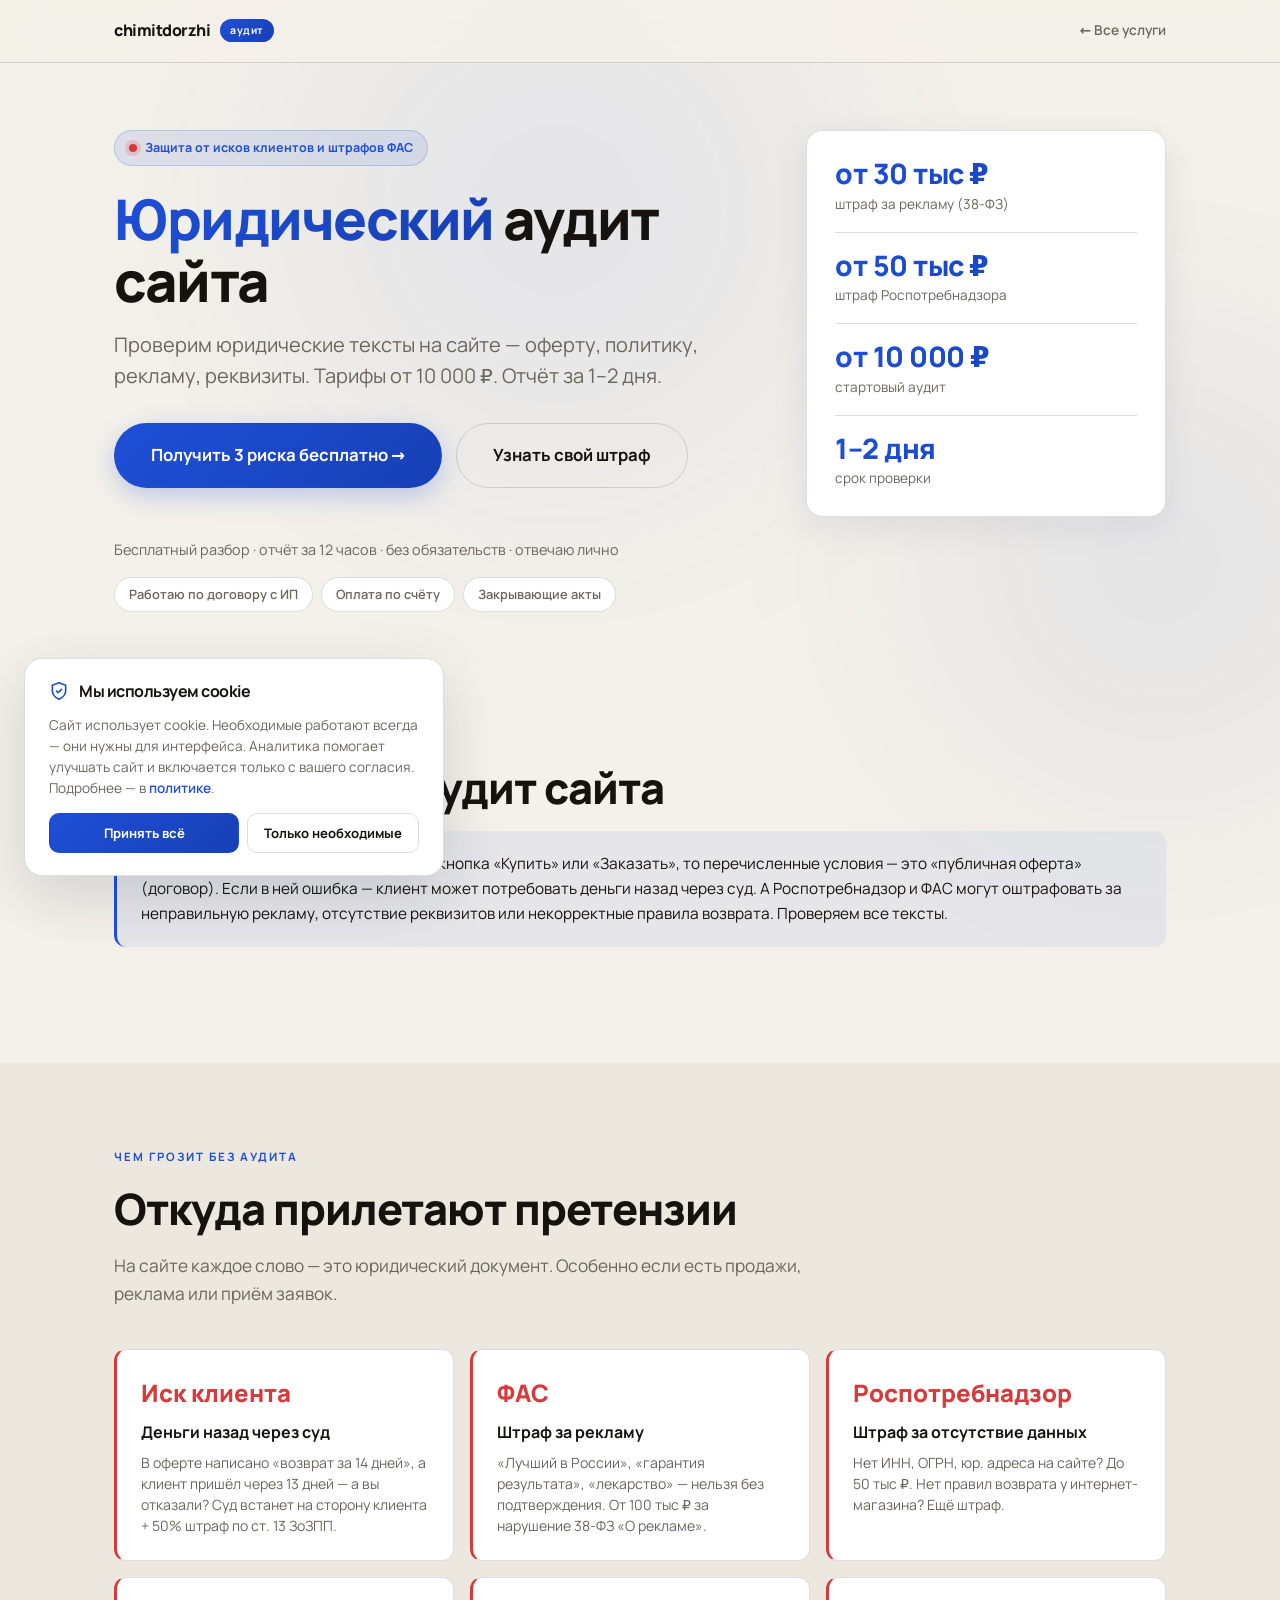
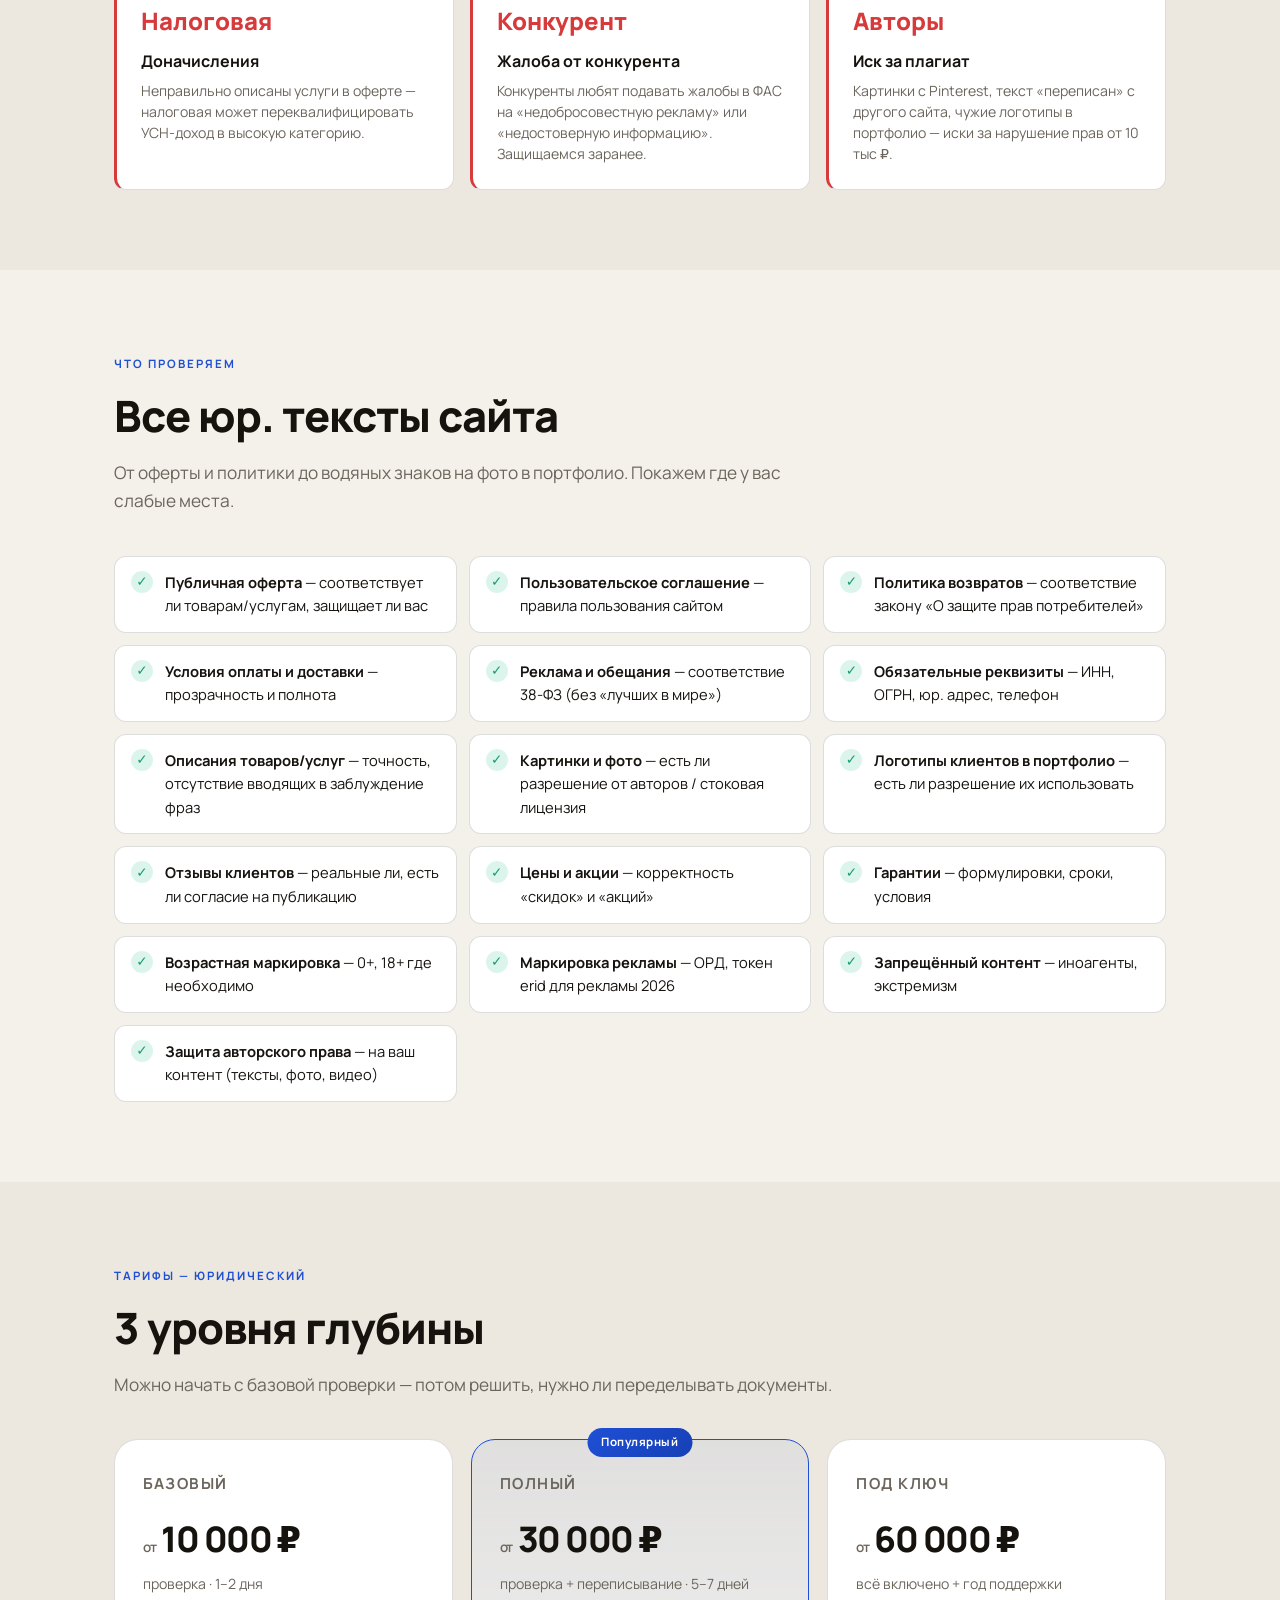
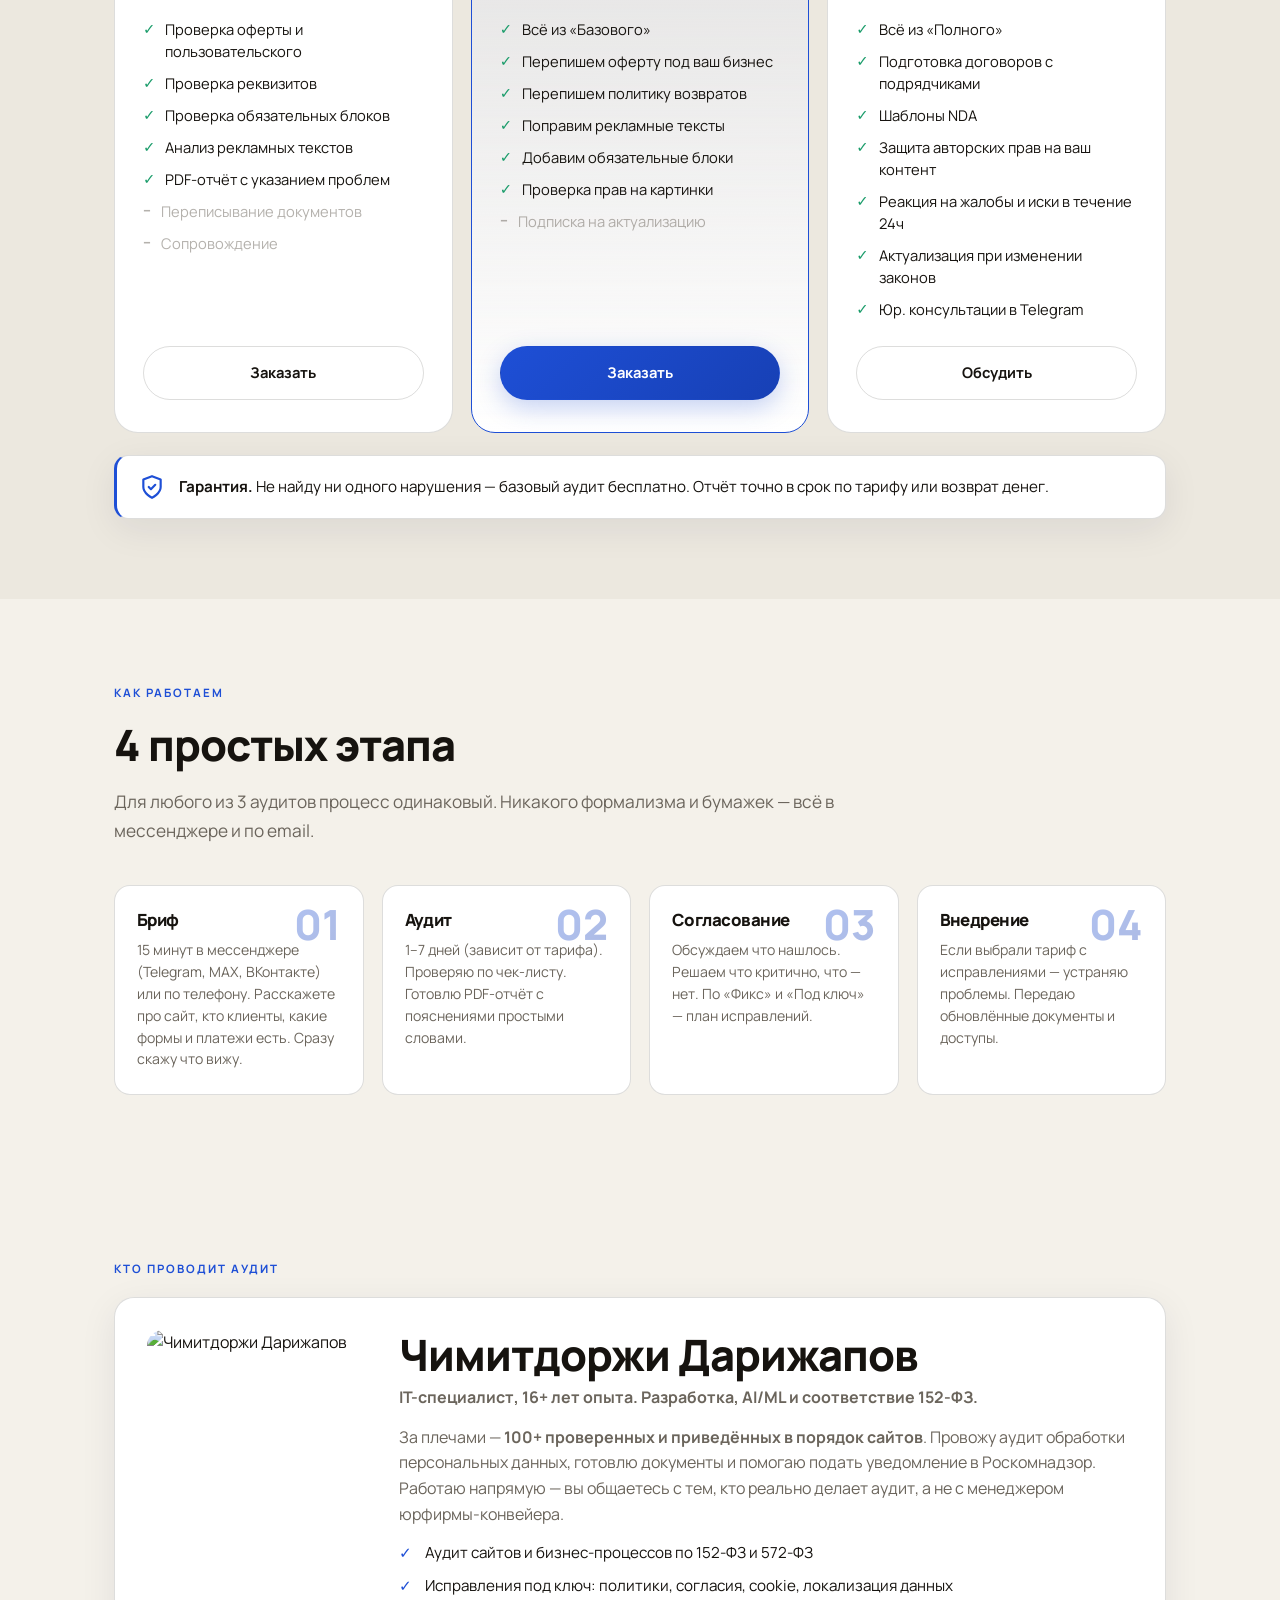
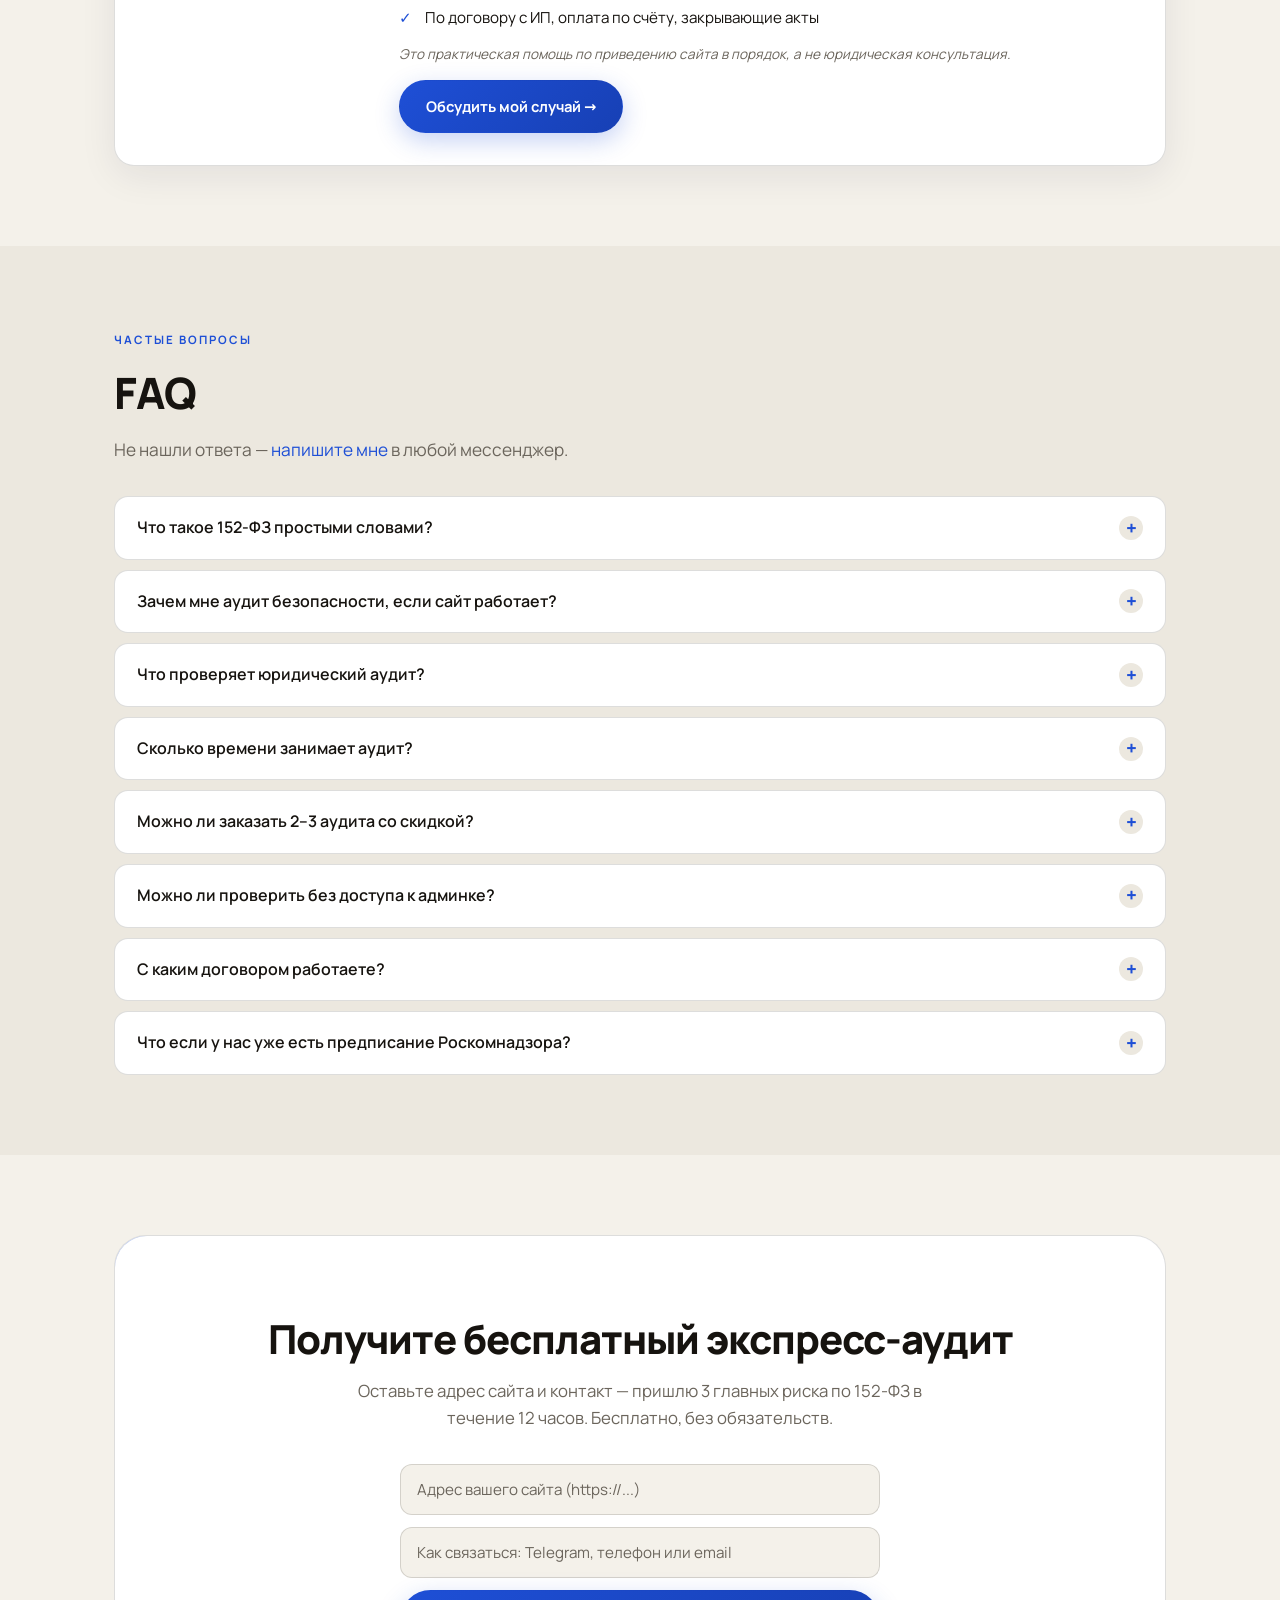
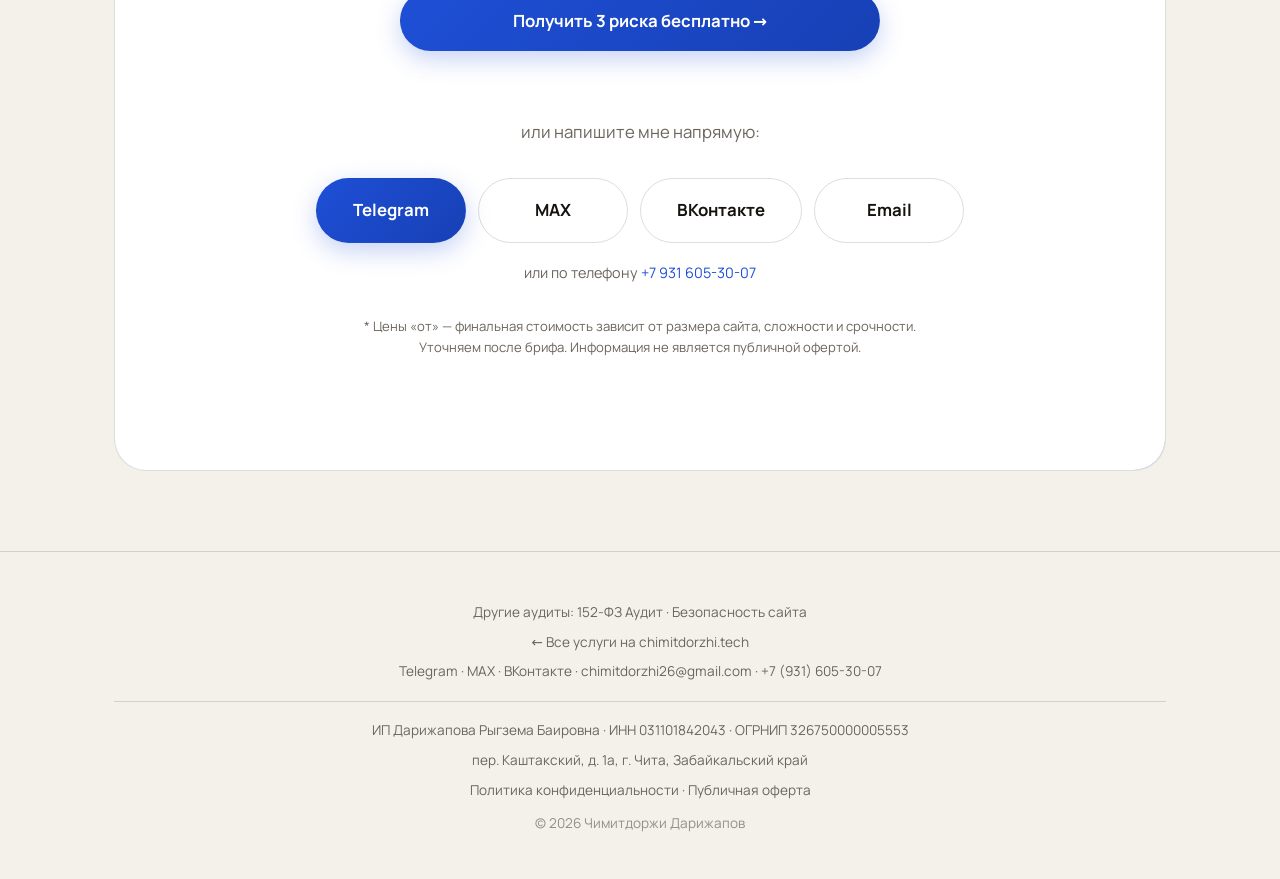
==== legal/index.html @ f74644f4 "feat(landing): соцдоказательство — 100+ сайтов в герое/эксперте + блок типовых нарушений по 6 нишам," ====
<!DOCTYPE html>
<html lang="ru">

<head>
    <meta charset="UTF-8">
    <meta name="viewport" content="width=device-width, initial-scale=1.0">

    <title>Юридический аудит сайта — оферта, политика, реклама | Чимитдоржи Дарижапов</title>
    <meta name="description" content="Проверим юридические тексты сайта: оферта, пользовательское соглашение, реквизиты, реклама. Защита от исков и штрафов Роспотребнадзора. Тарифы от 10 000 ₽.">
    <meta name="keywords" content="юридический аудит сайта, проверка оферты, правовой аудит, проверка пользовательского соглашения, проверка политики возвратов, защита от Роспотребнадзора, защита от ФАС">
    <meta name="author" content="Дарижапов Чимитдоржи">
    <meta name="robots" content="index, follow, max-image-preview:large">
    <meta name="theme-color" content="#f4f1ea">

    <link rel="canonical" href="https://audit.chimitdorzhi.tech/legal/">

    <meta property="og:type" content="website">
    <meta property="og:url" content="https://audit.chimitdorzhi.tech/legal/">
    <meta property="og:title" content="Юридический аудит сайта — оферта, политика, реквизиты">
    <meta property="og:description" content="Проверим юридические тексты сайта: оферта, пользовательское соглашение, реквизиты, реклама. Защита от исков и штрафов Роспотребнадзора. Тарифы от 10 000 ₽.">
    <meta property="og:locale" content="ru_RU">
    <meta property="og:site_name" content="audit.chimitdorzhi.tech">

    <meta name="twitter:card" content="summary_large_image">
    <meta name="twitter:title" content="Юридический аудит сайта — оферта, политика, реквизиты">
    <meta name="twitter:description" content="Проверим юридические тексты сайта: оферта, пользовательское соглашение, реквизиты, реклама. Защита от исков и штрафов Роспотребнадзора. Тарифы от 10 000 ₽.">

    <link rel="icon" href="/favicon.svg" type="image/svg+xml">

    <link rel="preload" href="/assets/fonts/manrope-cyrillic.woff2" as="font" type="font/woff2" crossorigin>
    <link rel="stylesheet" href="/style.css?v=8">

    <script type="application/ld+json">
    {
      "@context": "https://schema.org",
      "@type": "Service",
      "name": "Юридический аудит сайта",
      "description": "Проверим юридические тексты на сайте: публичная оферта, пользовательское соглашение, политика возвратов, реклама, обязательные реквизиты ИП/ООО. Защита от исков и штрафов Роспотребнадзора.",
      "provider": {
        "@type": "Person",
        "name": "Чимитдоржи Дарижапов",
        "url": "https://chimitdorzhi.tech",
        "telephone": "+7-931-605-30-07",
        "email": "chimitdorzhi26@gmail.com"
      },
      "areaServed": [{"@type": "Country", "name": "Россия"}],
      "offers": [
        {"@type": "Offer", "name": "Юридический аудит — Базовый", "price": "10000", "priceCurrency": "RUB", "description": "от"},
        {"@type": "Offer", "name": "Юридический аудит — Полный", "price": "30000", "priceCurrency": "RUB", "description": "от"},
        {"@type": "Offer", "name": "Юридический аудит — Под ключ", "price": "60000", "priceCurrency": "RUB", "description": "от"}
      ],
      "url": "https://audit.chimitdorzhi.tech/legal/"
    }
    </script>
    <script type="application/ld+json">
    {
      "@context": "https://schema.org",
      "@type": "FAQPage",
      "mainEntity": [
        {"@type":"Question","name":"Что такое 152-ФЗ простыми словами?","acceptedAnswer":{"@type":"Answer","text":"Это закон о персональных данных. Если ваши клиенты оставляют на сайте имя, телефон, email, адрес — это персональные данные. Закон требует чтобы вы это правильно собирали, хранили и защищали. Иначе — штрафы до 18 млн ₽, а с 2024 года введён оборотный штраф до 500 млн ₽ за повторное нарушение."}},
        {"@type":"Question","name":"Зачем мне аудит безопасности, если сайт работает?","acceptedAnswer":{"@type":"Answer","text":"Сайт может работать, но при этом иметь дырки в безопасности, через которые хакер скачает базу клиентов или подменит реквизиты на странице оплаты. Аудит — это профилактика."}},
        {"@type":"Question","name":"Что проверяет юридический аудит?","acceptedAnswer":{"@type":"Answer","text":"Все юридические тексты: оферту (если на сайте есть кнопка 'Купить'), пользовательское соглашение, политику возвратов, рекламные тексты (38-ФЗ), обязательные реквизиты."}},
        {"@type":"Question","name":"Сколько времени занимает аудит?","acceptedAnswer":{"@type":"Answer","text":"От 1 до 7 рабочих дней в зависимости от тарифа и сложности сайта."}},
        {"@type":"Question","name":"Можно ли заказать 2–3 аудита со скидкой?","acceptedAnswer":{"@type":"Answer","text":"Да. При заказе любых 2 аудитов — скидка 10%, при заказе всех 3 — скидка 20%."}},
        {"@type":"Question","name":"С каким договором работаете?","acceptedAnswer":{"@type":"Answer","text":"ИП Дарижапова Рыгзема Баировна (ИНН 031101842043, ОГРНИП 326750000005553). Заключаем договор оказания услуг с актами."}}
      ]
    }
    </script>
</head>

<body>
    <div class="glow glow-1"></div>
    <div class="glow glow-2"></div>

    <!-- NAVBAR -->
    <nav class="navbar">
        <div class="container nav-inner">
            <a href="/" class="logo">
                <span>chimitdorzhi</span>
                <span class="logo-badge">аудит</span>
            </a>
            <a href="https://chimitdorzhi.tech" class="nav-back">← Все услуги</a>
        </div>
    </nav>

    <!-- HERO + AUDIT SWITCHER -->
    <section class="tabs-section">
        <div class="container hero-grid">
            <div class="hero-grid-main">
                <div class="hero-eyebrow">Защита от исков клиентов и штрафов ФАС</div>
                <h1 style="font-size:clamp(1.8rem,5vw,3.5rem);margin-bottom:18px;letter-spacing:-1.5px;line-height:1.1;">
                    <span class="text-gradient">Юридический</span> аудит сайта
                </h1>
                <p style="font-size:clamp(1rem,1.6vw,1.25rem);color:var(--text-secondary);max-width:740px;line-height:1.55;margin-bottom:32px;">
                    Проверим юридические тексты на сайте — оферту, политику, рекламу, реквизиты. Тарифы от 10 000 ₽. Отчёт за 1–2 дня.
                </p>

                <div class="hero-actions">
                    <a href="#contact" class="btn btn-accent btn-big">Получить 3 риска бесплатно →</a>
                    <a href="#calc" class="btn btn-ghost btn-big">Узнать свой штраф</a>
                </div>
                <p class="hero-microtrust">Бесплатный разбор · отчёт за 12 часов · без обязательств · отвечаю лично</p>
                <div class="trust-badges">
                    <span class="trust-badge">Работаю по договору с ИП</span>
                    <span class="trust-badge">Оплата по счёту</span>
                    <span class="trust-badge">Закрывающие акты</span>
                </div>
            </div>
            <aside class="hero-stats-card" aria-label="Ключевые цифры">
            <div class="hero-stats-card-item">
                <div class="hero-stats-card-num">от 30 тыс ₽</div>
                <div class="hero-stats-card-label">штраф за рекламу (38-ФЗ)</div>
            </div>
            <div class="hero-stats-card-item">
                <div class="hero-stats-card-num">от 50 тыс ₽</div>
                <div class="hero-stats-card-label">штраф Роспотребнадзора</div>
            </div>
            <div class="hero-stats-card-item">
                <div class="hero-stats-card-num">от 10 000 ₽</div>
                <div class="hero-stats-card-label">стартовый аудит</div>
            </div>
            <div class="hero-stats-card-item">
                <div class="hero-stats-card-num">1–2 дня</div>
                <div class="hero-stats-card-label">срок проверки</div>
            </div>
            </aside>
        </div>
    </section>

    <!-- MAIN CONTENT -->
    <section class="section">
        <div class="container">
            <span class="section-label">Юридический аудит</span>
            <h2>Юридический аудит сайта</h2>
            <div class="simple">
                <strong>Простыми словами:</strong> если на сайте есть кнопка «Купить» или «Заказать», то перечисленные условия — это «публичная оферта» (договор). Если в ней ошибка — клиент может потребовать деньги назад через суд. А Роспотребнадзор и ФАС могут оштрафовать за неправильную рекламу, отсутствие реквизитов или некорректные правила возврата. Проверяем все тексты.
            </div>
        </div>
    </section>

    <section class="section section-alt">
        <div class="container">
            <span class="section-label">Чем грозит без аудита</span>
            <h2>Откуда прилетают претензии</h2>
            <p class="section-sub">На сайте каждое слово — это юридический документ. Особенно если есть продажи, реклама или приём заявок.</p>
            <div class="pains">
        <div class="pain">
            <div class="pain-amount">Иск клиента</div>
            <div class="pain-title">Деньги назад через суд</div>
            <div class="pain-body">В оферте написано «возврат за 14 дней», а клиент пришёл через 13 дней — а вы отказали? Суд встанет на сторону клиента + 50% штраф по ст. 13 ЗоЗПП.</div>
        </div>
        <div class="pain">
            <div class="pain-amount">ФАС</div>
            <div class="pain-title">Штраф за рекламу</div>
            <div class="pain-body">«Лучший в России», «гарантия результата», «лекарство» — нельзя без подтверждения. От 100 тыс ₽ за нарушение 38-ФЗ «О рекламе».</div>
        </div>
        <div class="pain">
            <div class="pain-amount">Роспотребнадзор</div>
            <div class="pain-title">Штраф за отсутствие данных</div>
            <div class="pain-body">Нет ИНН, ОГРН, юр. адреса на сайте? До 50 тыс ₽. Нет правил возврата у интернет-магазина? Ещё штраф.</div>
        </div>
        <div class="pain">
            <div class="pain-amount">Налоговая</div>
            <div class="pain-title">Доначисления</div>
            <div class="pain-body">Неправильно описаны услуги в оферте — налоговая может переквалифицировать УСН-доход в высокую категорию.</div>
        </div>
        <div class="pain">
            <div class="pain-amount">Конкурент</div>
            <div class="pain-title">Жалоба от конкурента</div>
            <div class="pain-body">Конкуренты любят подавать жалобы в ФАС на «недобросовестную рекламу» или «недостоверную информацию». Защищаемся заранее.</div>
        </div>
        <div class="pain">
            <div class="pain-amount">Авторы</div>
            <div class="pain-title">Иск за плагиат</div>
            <div class="pain-body">Картинки с Pinterest, текст «переписан» с другого сайта, чужие логотипы в портфолио — иски за нарушение прав от 10 тыс ₽.</div>
        </div>
            </div>
        </div>
    </section>


    <section class="section">
        <div class="container">
            <span class="section-label">Что проверяем</span>
            <h2>Все юр. тексты сайта</h2>
            <p class="section-sub">От оферты и политики до водяных знаков на фото в портфолио. Покажем где у вас слабые места.</p>
            <div class="checklist">
                <div class="check-item"><span class="check-mark">✓</span><span><strong>Публичная оферта</strong> — соответствует ли товарам/услугам, защищает ли вас</span></div>
                <div class="check-item"><span class="check-mark">✓</span><span><strong>Пользовательское соглашение</strong> — правила пользования сайтом</span></div>
                <div class="check-item"><span class="check-mark">✓</span><span><strong>Политика возвратов</strong> — соответствие закону «О защите прав потребителей»</span></div>
                <div class="check-item"><span class="check-mark">✓</span><span><strong>Условия оплаты и доставки</strong> — прозрачность и полнота</span></div>
                <div class="check-item"><span class="check-mark">✓</span><span><strong>Реклама и обещания</strong> — соответствие 38-ФЗ (без «лучших в мире»)</span></div>
                <div class="check-item"><span class="check-mark">✓</span><span><strong>Обязательные реквизиты</strong> — ИНН, ОГРН, юр. адрес, телефон</span></div>
                <div class="check-item"><span class="check-mark">✓</span><span><strong>Описания товаров/услуг</strong> — точность, отсутствие вводящих в заблуждение фраз</span></div>
                <div class="check-item"><span class="check-mark">✓</span><span><strong>Картинки и фото</strong> — есть ли разрешение от авторов / стоковая лицензия</span></div>
                <div class="check-item"><span class="check-mark">✓</span><span><strong>Логотипы клиентов в портфолио</strong> — есть ли разрешение их использовать</span></div>
                <div class="check-item"><span class="check-mark">✓</span><span><strong>Отзывы клиентов</strong> — реальные ли, есть ли согласие на публикацию</span></div>
                <div class="check-item"><span class="check-mark">✓</span><span><strong>Цены и акции</strong> — корректность «скидок» и «акций»</span></div>
                <div class="check-item"><span class="check-mark">✓</span><span><strong>Гарантии</strong> — формулировки, сроки, условия</span></div>
                <div class="check-item"><span class="check-mark">✓</span><span><strong>Возрастная маркировка</strong> — 0+, 18+ где необходимо</span></div>
                <div class="check-item"><span class="check-mark">✓</span><span><strong>Маркировка рекламы</strong> — ОРД, токен erid для рекламы 2026</span></div>
                <div class="check-item"><span class="check-mark">✓</span><span><strong>Запрещённый контент</strong> — иноагенты, экстремизм</span></div>
                <div class="check-item"><span class="check-mark">✓</span><span><strong>Защита авторского права</strong> — на ваш контент (тексты, фото, видео)</span></div>
            </div>
            
        </div>
    </section>



    <section id="pricing" class="section section-alt">
        <div class="container">
            <span class="section-label">Тарифы — Юридический</span>
            <h2>3 уровня глубины</h2>
            <p class="section-sub">Можно начать с базовой проверки — потом решить, нужно ли переделывать документы.</p>
            <div class="pricing">
    <div class="tier">
        <div class="tier-name">Базовый</div>
        <div class="tier-price"><small>от</small>10 000 ₽</div>
        <div class="tier-period">проверка · 1–2 дня</div>
        <ul class="tier-features">
                <li>Проверка оферты и пользовательского</li>
                <li>Проверка реквизитов</li>
                <li>Проверка обязательных блоков</li>
                <li>Анализ рекламных текстов</li>
                <li>PDF-отчёт с указанием проблем</li>
                <li class="muted">Переписывание документов</li>
                <li class="muted">Сопровождение</li>
        </ul>
        <div class="tier-cta"><a href="#contact" class="btn btn-ghost">Заказать</a></div>
    </div>
    <div class="tier tier-featured">
        <div class="tier-name">Полный</div>
        <div class="tier-price"><small>от</small>30 000 ₽</div>
        <div class="tier-period">проверка + переписывание · 5–7 дней</div>
        <ul class="tier-features">
                <li>Всё из «Базового»</li>
                <li>Перепишем оферту под ваш бизнес</li>
                <li>Перепишем политику возвратов</li>
                <li>Поправим рекламные тексты</li>
                <li>Добавим обязательные блоки</li>
                <li>Проверка прав на картинки</li>
                <li class="muted">Подписка на актуализацию</li>
        </ul>
        <div class="tier-cta"><a href="#contact" class="btn btn-accent">Заказать</a></div>
    </div>
    <div class="tier">
        <div class="tier-name">Под ключ</div>
        <div class="tier-price"><small>от</small>60 000 ₽</div>
        <div class="tier-period">всё включено + год поддержки</div>
        <ul class="tier-features">
                <li>Всё из «Полного»</li>
                <li>Подготовка договоров с подрядчиками</li>
                <li>Шаблоны NDA</li>
                <li>Защита авторских прав на ваш контент</li>
                <li>Реакция на жалобы и иски в течение 24ч</li>
                <li>Актуализация при изменении законов</li>
                <li>Юр. консультации в Telegram</li>
        </ul>
        <div class="tier-cta"><a href="#contact" class="btn btn-ghost">Обсудить</a></div>
    </div>
            </div>
            <div class="guarantee">
                <span class="guarantee-ico" aria-hidden="true">
                    <svg viewBox="0 0 24 24" fill="none" stroke="currentColor" stroke-width="2" stroke-linecap="round" stroke-linejoin="round"><path d="M12 22s8-4 8-10V5l-8-3-8 3v7c0 6 8 10 8 10z"/><path d="M9 12l2 2 4-4"/></svg>
                </span>
                <div><strong>Гарантия.</strong> Не найду ни одного нарушения — базовый аудит бесплатно. Отчёт точно в срок по тарифу или возврат денег.</div>
            </div>
        </div>
    </section>

    <section class="section">
        <div class="container">
            <span class="section-label">Как работаем</span>
            <h2>4 простых этапа</h2>
            <p class="section-sub">Для любого из 3 аудитов процесс одинаковый. Никакого формализма и бумажек — всё в мессенджере и по email.</p>
        <div class="steps">
            <div class="step">
                <h3>Бриф</h3>
                <p>15 минут в мессенджере (Telegram, MAX, ВКонтакте) или по телефону. Расскажете про сайт, кто клиенты, какие формы и платежи есть. Сразу скажу что вижу.</p>
            </div>
            <div class="step">
                <h3>Аудит</h3>
                <p>1–7 дней (зависит от тарифа). Проверяю по чек-листу. Готовлю PDF-отчёт с пояснениями простыми словами.</p>
            </div>
            <div class="step">
                <h3>Согласование</h3>
                <p>Обсуждаем что нашлось. Решаем что критично, что — нет. По «Фикс» и «Под ключ» — план исправлений.</p>
            </div>
            <div class="step">
                <h3>Внедрение</h3>
                <p>Если выбрали тариф с исправлениями — устраняю проблемы. Передаю обновлённые документы и доступы.</p>
            </div>
        </div>
        </div>
    </section>

    <section class="section">
        <div class="container">
            <span class="section-label">Кто проводит аудит</span>
            <div class="expert">
                <img class="expert-photo" src="https://chimitdorzhi.tech/hero-photo-600.webp" alt="Чимитдоржи Дарижапов" loading="lazy" width="220" height="280">
                <div class="expert-body">
                    <h2>Чимитдоржи Дарижапов</h2>
                    <p class="expert-role">IT-специалист, 16+ лет опыта. Разработка, AI/ML и соответствие 152-ФЗ.</p>
                    <p>За плечами — <strong>100+ проверенных и приведённых в порядок сайтов</strong>. Провожу аудит обработки персональных данных, готовлю документы и помогаю подать уведомление в Роскомнадзор. Работаю напрямую — вы общаетесь с тем, кто реально делает аудит, а не с менеджером юрфирмы-конвейера.</p>
                    <ul class="expert-points">
                        <li>Аудит сайтов и бизнес-процессов по 152-ФЗ и 572-ФЗ</li>
                        <li>Исправления под ключ: политики, согласия, cookie, локализация данных</li>
                        <li>По договору с ИП, оплата по счёту, закрывающие акты</li>
                    </ul>
                    <p class="expert-note">Это практическая помощь по приведению сайта в порядок, а не юридическая консультация.</p>
                    <a href="#contact" class="btn btn-accent">Обсудить мой случай →</a>
                </div>
            </div>
        </div>
    </section>

    <section class="section section-alt">
        <div class="container">
            <span class="section-label">Частые вопросы</span>
            <h2>FAQ</h2>
            <p class="section-sub" style="margin-bottom: 32px;">Не нашли ответа — <a href="#contact">напишите мне</a> в любой мессенджер.</p>
        <div class="faq">
            <details>
                <summary>Что такое 152-ФЗ простыми словами?</summary>
                <div class="faq-body">Это закон о персональных данных. Если ваши клиенты оставляют на сайте имя, телефон, email, адрес — это персональные данные. Закон требует, чтобы вы это правильно собирали, хранили и защищали. Иначе — штрафы до 18 млн ₽, а с 2024 года введён оборотный штраф до 500 млн ₽ за повторное нарушение.</div>
            </details>
            <details>
                <summary>Зачем мне аудит безопасности, если сайт работает?</summary>
                <div class="faq-body">Сайт может работать, но при этом иметь дырки в безопасности, через которые хакер скачает базу клиентов или подменит реквизиты на странице оплаты. Аудит — это профилактика: ищем проблемы до того, как ими воспользуются. Один взлом обычно стоит дороже годового аудита.</div>
            </details>
            <details>
                <summary>Что проверяет юридический аудит?</summary>
                <div class="faq-body">Все юридические тексты на сайте: оферту, пользовательское соглашение, политику возвратов, рекламные тексты (38-ФЗ), обязательные реквизиты. Защищает от исков клиентов и штрафов Роспотребнадзора, ФАС, налоговой.</div>
            </details>
            <details>
                <summary>Сколько времени занимает аудит?</summary>
                <div class="faq-body">От 1 до 7 рабочих дней в зависимости от тарифа и сложности сайта. Простые лендинги — 1–2 дня. Крупные интернет-магазины с личными кабинетами — до 7 дней.</div>
            </details>
            <details>
                <summary>Можно ли заказать 2–3 аудита со скидкой?</summary>
                <div class="faq-body">Да. При заказе любых 2 аудитов — скидка 10%, при заказе всех 3 — скидка 20%. Обсудим в Telegram.</div>
            </details>
            <details>
                <summary>Можно ли проверить без доступа к админке?</summary>
                <div class="faq-body">Да, базовый аудит делается со стороны посетителя — проверяем что видно публично. Для глубокого аудита и устранения нарушений нужен доступ.</div>
            </details>
            <details>
                <summary>С каким договором работаете?</summary>
                <div class="faq-body">ИП Дарижапова Рыгзема Баировна (ИНН 031101842043, ОГРНИП 326750000005553). Заключаем договор оказания услуг с актами выполненных работ. Безналичная оплата на расчётный счёт ИП.</div>
            </details>
            <details>
                <summary>Что если у нас уже есть предписание Роскомнадзора?</summary>
                <div class="faq-body">Берём в работу срочно — приоритет 1. Аудит делаем за 24 часа, исправления параллельно. Срок исполнения предписания РКН обычно 10 дней — мы укладываемся.</div>
            </details>
        </div>
        </div>
    </section>

    <section class="section" id="contact">
        <div class="container">
            <div class="cta-block">
                <h2>Получите бесплатный экспресс-аудит</h2>
                <p>Оставьте адрес сайта и контакт — пришлю 3 главных риска по 152-ФЗ в течение 12 часов. Бесплатно, без обязательств.</p>
                <form class="lead-form" id="leadForm" novalidate>
                    <input type="url" name="site" class="lead-input" placeholder="Адрес вашего сайта (https://...)" required>
                    <input type="text" name="contact" class="lead-input" placeholder="Как связаться: Telegram, телефон или email" required>
                    <button type="submit" class="btn btn-accent btn-big lead-submit">Получить 3 риска бесплатно →</button>
                    <p class="lead-status" id="leadStatus" role="status"></p>
                </form>
                <p class="contact-or">или напишите мне напрямую:</p>
                <div class="contact-buttons">
                <a href="https://t.me/chimitdorzhi" target="_blank" rel="noopener" class="btn btn-accent btn-big contact-btn contact-tg" onclick="if(window.ym)ym(109281884,'reachGoal','lead_tg')">Telegram</a>
                <a href="https://max.ru/u/f9LHodD0cOLsid6YR1sWYPloKg45H6ncCJxPbNRIlxJ3Nkv5N32hLoVM9W4" target="_blank" rel="noopener" class="btn btn-ghost btn-big contact-btn contact-max" onclick="if(window.ym)ym(109281884,'reachGoal','lead_max')">MAX</a>
                <a href="https://vk.com/chimitdorzhi" target="_blank" rel="noopener" class="btn btn-ghost btn-big contact-btn contact-vk" onclick="if(window.ym)ym(109281884,'reachGoal','lead_vk')">ВКонтакте</a>
                <a href="mailto:chimitdorzhi26@gmail.com" class="btn btn-ghost btn-big contact-btn contact-email" onclick="if(window.ym)ym(109281884,'reachGoal','lead_email')">Email</a>
            </div>
                <p style="font-size:0.9rem;color:var(--text-secondary);margin-top:18px;">
                    или по телефону <a href="tel:+79316053007" onclick="if(window.ym)ym(109281884,'reachGoal','lead_phone')">+7 931 605-30-07</a>
                </p>
                <p style="font-size:0.82rem;color:var(--text-secondary);margin-top:22px;max-width:560px;">
                    * Цены «от» — финальная стоимость зависит от размера сайта, сложности и срочности. Уточняем после брифа. Информация не является публичной офертой.
                </p>
            </div>
        </div>
    </section>

    <footer class="footer">
        <div class="container">
            <p class="footer-audits">Другие аудиты: <a href="/">152-ФЗ Аудит</a> · <a href="/security/">Безопасность сайта</a></p>
            <p><a href="https://chimitdorzhi.tech">← Все услуги на chimitdorzhi.tech</a></p>
            <p>
                <a href="https://t.me/chimitdorzhi" target="_blank" rel="noopener" onclick="if(window.ym)ym(109281884,'reachGoal','lead_tg')">Telegram</a> ·
                <a href="https://max.ru/u/f9LHodD0cOLsid6YR1sWYPloKg45H6ncCJxPbNRIlxJ3Nkv5N32hLoVM9W4" target="_blank" rel="noopener" onclick="if(window.ym)ym(109281884,'reachGoal','lead_max')">MAX</a> ·
                <a href="https://vk.com/chimitdorzhi" target="_blank" rel="noopener" onclick="if(window.ym)ym(109281884,'reachGoal','lead_vk')">ВКонтакте</a> ·
                <a href="mailto:chimitdorzhi26@gmail.com" onclick="if(window.ym)ym(109281884,'reachGoal','lead_email')">chimitdorzhi26@gmail.com</a> ·
                <a href="tel:+79316053007" onclick="if(window.ym)ym(109281884,'reachGoal','lead_phone')">+7 (931) 605-30-07</a>
            </p>
            <div class="legal">
                <p>ИП Дарижапова Рыгзема Баировна · ИНН 031101842043 · ОГРНИП 326750000005553</p>
                <p>пер. Каштакский, д. 1а, г. Чита, Забайкальский край</p>
                <p style="margin-top: 8px;">
                    <a href="https://chimitdorzhi.tech/privacy_policy.html" target="_blank" rel="noopener">Политика конфиденциальности</a> ·
                    <a href="https://chimitdorzhi.tech/oferta.html" target="_blank" rel="noopener">Публичная оферта</a>
                </p>
                <p style="margin-top: 12px; opacity: 0.7;">© 2026 Чимитдоржи Дарижапов</p>
            </div>
        </div>
    </footer>

    <a href="#contact" class="btn btn-accent float-cta">Написать мне →</a>

    <!-- Cookie consent (152-ФЗ active opt-in) -->
    <div class="cookie-banner" id="cookieBanner" role="dialog" aria-live="polite" aria-label="Согласие на использование cookie">
        <div class="cookie-inner">
            <div class="cookie-header">
                <span class="cookie-icon" aria-hidden="true"><svg viewBox="0 0 24 24" width="20" height="20" fill="none" stroke="currentColor" stroke-width="2" stroke-linecap="round" stroke-linejoin="round"><path d="M12 22s8-4 8-10V5l-8-3-8 3v7c0 6 8 10 8 10z"/><path d="M9 12l2 2 4-4"/></svg></span>
                <h3>Мы используем cookie</h3>
            </div>
            <p class="cookie-text">Сайт использует cookie. Необходимые работают всегда — они нужны для интерфейса. Аналитика помогает улучшать сайт и включается только с вашего согласия. Подробнее — в <a href="https://chimitdorzhi.tech/privacy_policy.html" target="_blank" rel="noopener">политике</a>.</p>
            <div class="cookie-actions">
                <button class="cookie-btn cookie-btn-primary" id="cookieAcceptAll">Принять всё</button>
                <button class="cookie-btn cookie-btn-ghost" id="cookieEssentialOnly">Только необходимые</button>
            </div>
        </div>
    </div>

    <!-- Yandex.Metrika counter -->
    <script type="text/javascript">
        (function(m,e,t,r,i,k,a){m[i]=m[i]||function(){(m[i].a=m[i].a||[]).push(arguments)};
        m[i].l=1*new Date();
        for (var j = 0; j < document.scripts.length; j++) {if (document.scripts[j].src === r) { return; }}
        k=e.createElement(t),a=e.getElementsByTagName(t)[0],k.async=1,k.src=r,a.parentNode.insertBefore(k,a)})
        (window, document,'script','https://mc.yandex.ru/metrika/tag.js?id=109281884', 'ym');

        ym(109281884, 'init', {ssr:true, webvisor:true, clickmap:true, ecommerce:"dataLayer", accurateTrackBounce:true, trackLinks:true});
    </script>
    <noscript><div><img src="https://mc.yandex.ru/watch/109281884" style="position:absolute; left:-9999px;" alt="" /></div></noscript>
    <!-- /Yandex.Metrika counter -->

    <!-- Cookie consent logic (simplified — 2 buttons) -->
    <script>
        (function () {
            var CONSENT_VERSION = 1;
            var banner = document.getElementById('cookieBanner');
            if (!banner) return;
            function save(consent) {
                consent.version = CONSENT_VERSION;
                consent.timestamp = new Date().toISOString();
                try { localStorage.setItem('cookieConsent', JSON.stringify(consent)); } catch (e) {}
                window.dispatchEvent(new CustomEvent('cookieConsent', { detail: consent }));
                banner.classList.remove('active');
            }
            var stored;
            try { stored = JSON.parse(localStorage.getItem('cookieConsent')); } catch (e) {}
            if (stored && stored.version === CONSENT_VERSION) return;
            setTimeout(function () { banner.classList.add('active'); }, 800);
            document.getElementById('cookieAcceptAll').addEventListener('click', function () {
                save({ essential: true, analytics: true });
            });
            document.getElementById('cookieEssentialOnly').addEventListener('click', function () {
                save({ essential: true, analytics: false });
            });
        })();
    </script>

    <script>
    (function(){
        var f = document.getElementById('leadForm');
        if(!f) return;
        var status = document.getElementById('leadStatus');
        f.addEventListener('submit', function(e){
            e.preventDefault();
            var site = f.site.value.trim(), contact = f.contact.value.trim();
            if(!site || !contact){ status.textContent = 'Заполните оба поля.'; status.className = 'lead-status err'; return; }
            var btn = f.querySelector('.lead-submit');
            btn.disabled = true; status.textContent = 'Отправляю...'; status.className = 'lead-status';
            var text = 'Новая заявка — ' + location.host + location.pathname + String.fromCharCode(10) + 'Сайт: ' + site + String.fromCharCode(10) + 'Контакт: ' + contact;
            fetch('https://api.telegram.org/bot8672193242:AAHz2EQqGI2RMNxl-6YS-LI8QV0E8icKfTY/sendMessage', {
                method: 'POST', headers: { 'Content-Type': 'application/json' },
                body: JSON.stringify({ chat_id: '1703001728', text: text })
            }).then(function(r){ return r.json(); }).then(function(d){
                if(d.ok){ status.textContent = 'Заявка отправлена. Свяжусь с вами в течение 12 часов.'; status.className = 'lead-status ok'; f.reset(); if(window.ym) ym(109281884, 'reachGoal', 'lead_form'); }
                else { throw new Error('tg'); }
            }).catch(function(){ status.textContent = 'Не отправилось. Напишите мне в мессенджер кнопкой ниже.'; status.className = 'lead-status err'; btn.disabled = false; });
        });
    })();
    </script>
</body>

</html>
---- style.css ----
/* ===========================================
   audit.chimitdorzhi.tech — landing page
   =========================================== */

@font-face {
    font-family: 'Manrope';
    font-style: normal;
    font-weight: 200 800;
    font-display: swap;
    src: url('/assets/fonts/manrope-cyrillic.woff2') format('woff2');
    unicode-range: U+0400-04FF, U+0500-052F, U+2DE0-2DFF, U+A640-A69F;
}
@font-face {
    font-family: 'Manrope';
    font-style: normal;
    font-weight: 200 800;
    font-display: swap;
    src: url('/assets/fonts/manrope-latin.woff2') format('woff2');
    unicode-range: U+0000-00FF, U+0131, U+0152-0153, U+2000-206F, U+2074, U+20AC, U+2122, U+2191, U+2193, U+2212;
}

/* Палитра под главную chimitdorzhi.tech — кремово-кобальтовый минимализм */
:root {
    --bg: #f4f1ea;
    --bg-alt: #ece8df;
    --bg-card: #ffffff;
    --bg-card-hover: #f6f3ec;
    --text: #16130f;
    --text-secondary: #6b655c;
    --border: rgba(20, 16, 12, 0.14);
    --border-hover: rgba(20, 16, 12, 0.30);
    --accent: #1e4fd6;
    --accent-hover: #1740b5;
    --accent-glow: rgba(30, 79, 214, 0.16);
    --gradient-1: #1e4fd6;
    --gradient-2: #1740b5;
    --danger: #d63a3a;
    --warning: #c47d12;
    --success: #1a9c6a;
    --glass-bg: rgba(244, 241, 234, 0.82);
    --shadow: 0 10px 36px rgba(20, 30, 60, 0.08);
}

* { margin: 0; padding: 0; box-sizing: border-box; }
html { scroll-behavior: smooth; }
body {
    font-family: 'Manrope', ui-sans-serif, system-ui, sans-serif;
    background: var(--bg);
    color: var(--text);
    line-height: 1.6;
    -webkit-font-smoothing: antialiased;
    -webkit-font-smoothing: antialiased;
    overflow-x: hidden;
}
h1, h2, h3, h4 { font-weight: 800; line-height: 1.15; letter-spacing: -0.03em; }
a { color: var(--accent); text-decoration: none; }
a:hover { color: var(--accent-hover); }

.text-gradient {
    background: linear-gradient(135deg, var(--gradient-1), var(--gradient-2));
    -webkit-background-clip: text;
    background-clip: text;
    -webkit-text-fill-color: transparent;
}

.container { max-width: 1100px; margin: 0 auto; padding: 0 24px; }

/* BG glow */
.glow {
    position: fixed;
    border-radius: 50%;
    pointer-events: none;
    filter: blur(120px);
    opacity: 0.06;
    z-index: 0;
}
.glow-1 { width: 600px; height: 600px; top: -10%; left: 20%; background: var(--gradient-1); }
.glow-2 { width: 500px; height: 500px; bottom: 10%; right: -10%; background: var(--gradient-2); }

/* NAVBAR */
.navbar {
    position: fixed;
    top: 0; left: 0; width: 100%;
    z-index: 100;
    padding: 18px 0;
    background: var(--glass-bg);
    backdrop-filter: blur(20px);
    -webkit-backdrop-filter: blur(20px);
    border-bottom: 1px solid var(--border);
}
.nav-inner {
    display: flex;
    align-items: center;
    justify-content: space-between;
    gap: 16px;
}
.logo {
    font-size: 1rem;
    font-weight: 900;
    color: var(--text);
    letter-spacing: -0.5px;
    display: inline-flex;
    align-items: center;
    gap: 10px;
}
.logo-badge {
    display: inline-block;
    padding: 3px 10px;
    background: linear-gradient(135deg, var(--gradient-1), var(--gradient-2));
    border-radius: 100px;
    font-size: 0.65rem;
    font-weight: 700;
    letter-spacing: 0.5px;
    color: #fff;
}
.nav-back {
    color: var(--text-secondary);
    font-size: 0.85rem;
    font-weight: 600;
    transition: color 0.2s;
}
.nav-back:hover { color: var(--text); }

/* BTN */
.btn {
    display: inline-flex;
    align-items: center;
    gap: 10px;
    padding: 14px 26px;
    border-radius: 100px;
    border: 1px solid transparent;
    font-family: inherit;
    font-size: 0.92rem;
    font-weight: 700;
    cursor: pointer;
    transition: transform 0.2s, box-shadow 0.2s, border-color 0.2s, background 0.2s;
    text-decoration: none;
}
.btn-accent {
    background: linear-gradient(135deg, var(--gradient-1), var(--gradient-2));
    color: #fff;
    box-shadow: 0 8px 24px rgba(30, 79, 214, 0.25);
}
.btn-accent:hover { transform: translateY(-2px); box-shadow: 0 12px 32px var(--accent-glow); color: #fff; }
.btn-ghost { background: transparent; color: var(--text); border-color: var(--border); }
.btn-ghost:hover { border-color: var(--accent); color: var(--accent); }
.btn-big { padding: 18px 36px; font-size: 1.05rem; }

/* SECTION */
.section { padding: 80px 0; position: relative; z-index: 2; }
.section-alt { background: var(--bg-alt); }
.section-tight { padding: 50px 0; }
.section-label {
    display: inline-block;
    font-size: 0.72rem;
    font-weight: 700;
    text-transform: uppercase;
    letter-spacing: 2px;
    color: var(--accent);
    margin-bottom: 18px;
}
.section h2 {
    font-size: clamp(1.8rem, 3.5vw, 2.7rem);
    margin-bottom: 18px;
    letter-spacing: -1px;
}
.section-sub {
    font-size: 1.08rem;
    color: var(--text-secondary);
    max-width: 720px;
    line-height: 1.65;
    margin-bottom: 40px;
}

/* HERO */
.hero { padding-top: 140px; padding-bottom: 80px; }
.hero-eyebrow {
    display: inline-flex;
    align-items: center;
    gap: 8px;
    padding: 7px 14px;
    background: rgba(30, 79, 214, 0.1);
    border: 1px solid rgba(30, 79, 214, 0.2);
    border-radius: 100px;
    font-size: 0.78rem;
    font-weight: 700;
    color: var(--accent);
    margin-bottom: 22px;
}
.hero-eyebrow::before {
    content: '';
    width: 8px; height: 8px;
    border-radius: 50%;
    background: var(--danger);
    box-shadow: 0 0 0 4px rgba(239, 68, 68, 0.2);
    animation: pulse 2s ease-in-out infinite;
}
@keyframes pulse {
    0%, 100% { opacity: 1; }
    50% { opacity: 0.5; }
}
.hero h1 {
    font-size: clamp(2rem, 5.5vw, 4rem);
    margin-bottom: 22px;
    letter-spacing: -1.5px;
}
.hero-sub {
    font-size: clamp(1.05rem, 1.6vw, 1.3rem);
    color: var(--text-secondary);
    max-width: 720px;
    line-height: 1.55;
    margin-bottom: 36px;
}
.hero-actions { display: flex; flex-wrap: wrap; gap: 14px; margin-bottom: 50px; }
.hero-stats {
    display: grid;
    grid-template-columns: repeat(auto-fit, minmax(160px, 1fr));
    gap: 12px;
    max-width: 720px;
}
.hero-stat {
    padding: 18px 20px;
    background: var(--bg-card);
    border: 1px solid var(--border);
    border-radius: 16px;
}
.hero-stat-num {
    font-size: 1.6rem;
    font-weight: 800;
    background: linear-gradient(135deg, var(--gradient-1), var(--gradient-2));
    -webkit-background-clip: text;
    background-clip: text;
    -webkit-text-fill-color: transparent;
    line-height: 1;
    margin-bottom: 4px;
}
.hero-stat-label {
    font-size: 0.82rem;
    color: var(--text-secondary);
}

/* HERO GRID — 2-column layout on desktop: text left, stats card right */
.hero-grid {
    display: grid;
    grid-template-columns: 1fr 360px;
    gap: 48px;
    align-items: start;
}
.hero-grid-main { min-width: 0; }
.hero-stats-card {
    background: var(--bg-card);
    border: 1px solid var(--border);
    border-radius: 16px;
    padding: 28px;
    display: flex;
    flex-direction: column;
    gap: 18px;
    box-shadow: var(--shadow);
    position: sticky;
    top: 24px;
}
.hero-stats-card-item {
    padding-top: 18px;
    border-top: 1px solid var(--border);
}
.hero-stats-card-item:first-child {
    padding-top: 0;
    border-top: none;
}
.hero-stats-card-num {
    font-size: clamp(1.5rem, 2.2vw, 2.2rem);
    font-weight: 800;
    background: linear-gradient(135deg, var(--gradient-1), var(--gradient-2));
    -webkit-background-clip: text;
    background-clip: text;
    -webkit-text-fill-color: transparent;
    line-height: 1.05;
    margin-bottom: 6px;
    letter-spacing: -0.5px;
}
.hero-stats-card-label {
    font-size: 0.85rem;
    color: var(--text-secondary);
    line-height: 1.4;
}

@media (max-width: 900px) {
    .hero-grid {
        grid-template-columns: 1fr;
        gap: 32px;
    }
    .hero-stats-card {
        position: static;
        display: grid;
        grid-template-columns: 1fr 1fr;
        gap: 14px;
        padding: 20px;
    }
    .hero-stats-card-item {
        padding-top: 0;
        border-top: none;
        padding: 14px;
        background: var(--bg-alt);
        border: 1px solid var(--border);
        border-radius: 12px;
    }
    .hero-stats-card-num { font-size: 1.5rem; }
    .hero-stats-card-label { font-size: 0.78rem; }
}

@media (max-width: 480px) {
    .hero-stats-card {
        grid-template-columns: 1fr;
        gap: 10px;
        padding: 16px;
    }
    .hero-stats-card-item { padding: 12px; }
    .hero-stats-card-num { font-size: 1.35rem; }
    .hero-stats-card-label { font-size: 0.75rem; }
}

/* PAIN — red threats list */
.pains {
    display: grid;
    grid-template-columns: repeat(auto-fit, minmax(280px, 1fr));
    gap: 16px;
}
.pain {
    padding: 24px;
    background: var(--bg-card);
    border: 1px solid var(--border);
    border-left: 3px solid var(--danger);
    border-radius: 12px;
    transition: transform 0.25s, border-color 0.25s;
}
.pain:hover { transform: translateY(-3px); }
.pain-amount {
    font-size: 1.5rem;
    font-weight: 800;
    color: var(--danger);
    margin-bottom: 8px;
}
.pain-title {
    font-size: 1rem;
    font-weight: 700;
    margin-bottom: 6px;
}
.pain-body {
    font-size: 0.88rem;
    color: var(--text-secondary);
    line-height: 1.5;
}

/* CHECKLIST */
.checklist {
    display: grid;
    grid-template-columns: repeat(auto-fit, minmax(290px, 1fr));
    gap: 12px;
}
.check-item {
    display: flex;
    align-items: flex-start;
    gap: 12px;
    padding: 14px 16px;
    background: var(--bg-card);
    border: 1px solid var(--border);
    border-radius: 12px;
    font-size: 0.92rem;
    transition: border-color 0.2s, transform 0.2s;
}
.check-item:hover { border-color: var(--success); transform: translateY(-2px); }
.check-mark {
    flex-shrink: 0;
    width: 22px; height: 22px;
    border-radius: 50%;
    background: rgba(16, 185, 129, 0.15);
    color: var(--success);
    display: inline-flex;
    align-items: center;
    justify-content: center;
    font-size: 0.85rem;
    font-weight: 800;
    line-height: 1;
}

/* STEPS */
.steps {
    display: grid;
    grid-template-columns: repeat(auto-fit, minmax(220px, 1fr));
    gap: 18px;
    counter-reset: step;
}
.step {
    position: relative;
    padding: 24px 22px 24px 22px;
    background: var(--bg-card);
    border: 1px solid var(--border);
    border-radius: 16px;
    counter-increment: step;
}
.step::before {
    content: '0' counter(step);
    position: absolute;
    top: 18px;
    right: 22px;
    font-size: 2.6rem;
    font-weight: 900;
    line-height: 1;
    background: linear-gradient(135deg, var(--gradient-1), var(--gradient-2));
    -webkit-background-clip: text;
    background-clip: text;
    -webkit-text-fill-color: transparent;
    opacity: 0.35;
}
.step h3 {
    font-size: 1.05rem;
    margin-bottom: 10px;
    padding-right: 60px;
}
.step p { font-size: 0.88rem; color: var(--text-secondary); line-height: 1.55; }

/* PRICING */
.pricing {
    display: grid;
    grid-template-columns: repeat(auto-fit, minmax(280px, 1fr));
    gap: 18px;
}
.tier {
    position: relative;
    padding: 32px 28px;
    background: var(--bg-card);
    border: 1px solid var(--border);
    border-radius: 24px;
    display: flex;
    flex-direction: column;
    transition: transform 0.3s, border-color 0.3s, box-shadow 0.3s;
}
.tier:hover { transform: translateY(-4px); border-color: var(--accent); }
.tier-featured {
    border-color: var(--accent);
    background: linear-gradient(180deg, rgba(30, 79, 214, 0.06), var(--bg-card));
}
.tier-featured::before {
    content: 'Популярный';
    position: absolute;
    top: -12px;
    left: 50%;
    transform: translateX(-50%);
    background: linear-gradient(135deg, var(--gradient-1), var(--gradient-2));
    color: #fff;
    font-size: 0.72rem;
    font-weight: 700;
    padding: 5px 14px;
    border-radius: 100px;
    letter-spacing: 0.5px;
}
.tier-name {
    font-size: 0.95rem;
    font-weight: 700;
    color: var(--text-secondary);
    text-transform: uppercase;
    letter-spacing: 1.5px;
    margin-bottom: 14px;
}
.tier-price {
    font-size: 2.2rem;
    font-weight: 900;
    letter-spacing: -1.5px;
    margin-bottom: 6px;
}
.tier-price small {
    font-size: 0.85rem;
    font-weight: 600;
    color: var(--text-secondary);
    margin-right: 6px;
}
.tier-period {
    font-size: 0.88rem;
    color: var(--text-secondary);
    margin-bottom: 22px;
}
.tier-features {
    list-style: none;
    padding: 0;
    margin: 0 0 26px 0;
    display: flex;
    flex-direction: column;
    gap: 10px;
    flex-grow: 1;
}
.tier-features li {
    display: flex;
    align-items: flex-start;
    gap: 10px;
    font-size: 0.92rem;
    line-height: 1.5;
    color: var(--text);
}
.tier-features li::before {
    content: '✓';
    flex-shrink: 0;
    color: var(--success);
    font-weight: 800;
    line-height: 1.4;
}
.tier-features li.muted { color: var(--text-secondary); opacity: 0.5; }
.tier-features li.muted::before { content: '−'; color: var(--text-secondary); }
.tier-cta { margin-top: auto; }
.tier-cta .btn { width: 100%; justify-content: center; }

/* FAQ */
.faq {
    display: flex;
    flex-direction: column;
    gap: 10px;
}
.faq details {
    background: var(--bg-card);
    border: 1px solid var(--border);
    border-radius: 14px;
    overflow: hidden;
    transition: border-color 0.2s;
}
.faq details[open] { border-color: var(--accent); }
.faq summary {
    cursor: pointer;
    padding: 18px 22px;
    font-size: 1rem;
    font-weight: 600;
    display: flex;
    align-items: center;
    justify-content: space-between;
    gap: 16px;
    list-style: none;
}
.faq summary::-webkit-details-marker { display: none; }
.faq summary::after {
    content: '+';
    flex-shrink: 0;
    width: 24px; height: 24px;
    border-radius: 50%;
    background: var(--bg-alt);
    color: var(--accent);
    display: inline-flex;
    align-items: center;
    justify-content: center;
    font-size: 1.2rem;
    font-weight: 800;
    transition: transform 0.25s, background 0.25s;
}
.faq details[open] summary::after {
    content: '−';
    transform: rotate(0deg);
    background: var(--accent);
    color: #fff;
}
.faq-body {
    padding: 0 22px 22px 22px;
    color: var(--text-secondary);
    font-size: 0.94rem;
    line-height: 1.65;
}

/* CTA BLOCK */
.cta-block {
    text-align: center;
    padding: 80px 24px;
    background: var(--bg-card);
    border: 1px solid var(--border);
    border-radius: 32px;
    position: relative;
    overflow: hidden;
}
.cta-block::before {
    content: '';
    position: absolute;
    inset: -1px;
    border-radius: 33px;
    padding: 1px;
    background: linear-gradient(135deg, rgba(30, 79, 214, 0.3), transparent 50%, rgba(23, 64, 181, 0.3));
    -webkit-mask: linear-gradient(#fff 0 0) content-box, linear-gradient(#fff 0 0);
    mask: linear-gradient(#fff 0 0) content-box, linear-gradient(#fff 0 0);
    -webkit-mask-composite: xor;
    mask-composite: exclude;
    pointer-events: none;
}
.cta-block h2 {
    font-size: clamp(1.7rem, 3.5vw, 2.5rem);
    margin-bottom: 16px;
}
.cta-block p {
    color: var(--text-secondary);
    font-size: 1.05rem;
    max-width: 580px;
    margin: 0 auto 32px auto;
    line-height: 1.6;
}

/* FOOTER */
.footer {
    padding: 50px 0 36px;
    border-top: 1px solid var(--border);
    text-align: center;
}
.footer p {
    color: var(--text-secondary);
    font-size: 0.85rem;
    line-height: 1.6;
    margin-bottom: 8px;
}
.footer a { color: var(--text-secondary); }
.footer a:hover { color: var(--accent); }
.footer .legal {
    margin-top: 18px;
    padding-top: 18px;
    border-top: 1px solid var(--border);
    font-size: 0.78rem;
}

/* Floating sticky CTA on mobile */
.float-cta {
    position: fixed;
    bottom: 16px;
    left: 50%;
    transform: translateX(-50%);
    z-index: 90;
    box-shadow: 0 12px 36px rgba(30, 79, 214, 0.4);
    display: none;
}

/* Float-CTA visible only on mobile (set in big mobile block below) */
@media (max-width: 768px) {
    .float-cta { display: inline-flex; }
    body { padding-bottom: 80px; }
}

/* ---- TABS ---- */
.tabs-section {
    padding-top: 130px;
    padding-bottom: 30px;
    position: relative;
    z-index: 3;
}
.tabs-nav {
    display: flex;
    flex-wrap: wrap;
    gap: 8px;
    padding: 8px;
    background: var(--bg-card);
    border: 1px solid var(--border);
    border-radius: 18px;
    margin-bottom: 0;
}
.tab-btn {
    flex: 1 1 auto;
    min-width: 200px;
    padding: 14px 18px;
    background: transparent;
    border: 1px solid transparent;
    border-radius: 12px;
    color: var(--text-secondary);
    font-family: inherit;
    font-size: 0.95rem;
    font-weight: 700;
    cursor: pointer;
    transition: all 0.25s ease;
    display: inline-flex;
    align-items: center;
    justify-content: center;
    gap: 8px;
}
.tab-btn:hover {
    color: var(--text);
    background: var(--bg-alt);
}
.tab-btn.active {
    background: linear-gradient(135deg, var(--gradient-1), var(--gradient-2));
    color: #fff;
    box-shadow: 0 8px 24px rgba(30, 79, 214, 0.25);
}
.tab-btn-icon {
    width: 18px;
    height: 18px;
    flex-shrink: 0;
    stroke: currentColor;
}
.tab-panel { display: none; animation: fadeIn 0.3s ease-out; }
.tab-panel.active { display: block; }
@keyframes fadeIn {
    from { opacity: 0; transform: translateY(8px); }
    to   { opacity: 1; transform: translateY(0); }
}

/* simple explainer block */
.simple {
    margin: 18px 0 36px;
    padding: 20px 24px;
    background: rgba(30, 79, 214, 0.06);
    border-left: 3px solid var(--accent);
    border-radius: 12px;
    font-size: 0.96rem;
    line-height: 1.65;
    color: var(--text);
}
.simple strong { color: var(--accent); }

/* ---- MOBILE OPTIMIZATIONS ---- */
@media (max-width: 768px) {
    .container { padding: 0 16px; }
    .navbar { padding: 14px 0; }
    .logo { font-size: 0.9rem; }
    .logo-badge { font-size: 0.6rem; padding: 2px 8px; }
    .nav-back { font-size: 0.78rem; }

    .tabs-section { padding-top: 90px; padding-bottom: 18px; }
    .tabs-section h1 { font-size: clamp(1.7rem, 7vw, 2.5rem) !important; line-height: 1.1; }
    .tabs-section p { font-size: 0.98rem !important; }

    .section { padding: 48px 0; }
    .section h2 { font-size: clamp(1.5rem, 5.5vw, 2rem); margin-bottom: 14px; }
    .section-sub { font-size: 0.95rem; margin-bottom: 28px; }
    .section-label { font-size: 0.68rem; letter-spacing: 1.5px; }

    .hero-eyebrow { font-size: 0.7rem; padding: 6px 12px; margin-bottom: 18px; }

    .simple { padding: 16px 18px; font-size: 0.92rem; margin: 14px 0 28px; }

    .hero-actions { gap: 10px; margin-bottom: 32px; flex-direction: column; align-items: stretch; }
    .hero-actions .btn { width: 100%; justify-content: center; }
    .btn-big { padding: 14px 22px; font-size: 0.95rem; }
    .btn { padding: 12px 20px; font-size: 0.88rem; }

    .hero-stats { grid-template-columns: repeat(2, 1fr); gap: 10px; }
    .hero-stat { padding: 14px 16px; }
    .hero-stat-num { font-size: 1.3rem; }
    .hero-stat-label { font-size: 0.74rem; line-height: 1.3; }

    .pains { gap: 12px; }
    .pain { padding: 18px 20px; }
    .pain-amount { font-size: 1.25rem; }
    .pain-title { font-size: 0.95rem; }
    .pain-body { font-size: 0.83rem; line-height: 1.45; }

    .checklist { gap: 10px; }
    .check-item { padding: 12px 14px; font-size: 0.88rem; gap: 10px; }
    .check-mark { width: 20px; height: 20px; font-size: 0.78rem; }

    .steps { gap: 14px; }
    .step { padding: 22px 18px 22px 18px; }
    .step::before { font-size: 2.2rem; top: 16px; right: 18px; }
    .step h3 { font-size: 0.98rem; padding-right: 50px; }
    .step p { font-size: 0.85rem; }

    .pricing { gap: 14px; }
    .tier { padding: 26px 22px; }
    .tier-name { font-size: 0.85rem; letter-spacing: 1px; }
    .tier-price { font-size: 1.85rem; }
    .tier-period { font-size: 0.82rem; }
    .tier-features { gap: 9px; }
    .tier-features li { font-size: 0.87rem; }

    .faq summary { padding: 16px 18px; font-size: 0.94rem; }
    .faq summary::after { width: 22px; height: 22px; font-size: 1.05rem; }
    .faq-body { padding: 0 18px 18px 18px; font-size: 0.88rem; }

    .cta-block { padding: 50px 22px; border-radius: 22px; }
    .cta-block h2 { font-size: 1.5rem; }
    .cta-block p { font-size: 0.95rem; }

    .footer { padding: 36px 0 26px; }
    .footer p { font-size: 0.8rem; }
    .footer .legal { font-size: 0.72rem; }

    .float-cta { font-size: 0.85rem; padding: 12px 22px; }
}

@media (max-width: 600px) {
    .tabs-nav { padding: 6px; gap: 6px; }
    .tab-btn { min-width: 0; flex: 1 1 100%; padding: 12px 12px; font-size: 0.85rem; gap: 8px; }
    .tab-btn-icon { width: 16px; height: 16px; }
}

@media (max-width: 480px) {
    .tabs-section h1 { font-size: 1.7rem; }
    .hero-stats { grid-template-columns: 1fr 1fr; }
    .hero-stat-num { font-size: 1.2rem; }
    .nav-back { display: none; }
    .pricing { grid-template-columns: 1fr; }
    .tier-featured::before { font-size: 0.66rem; padding: 4px 11px; }
}

/* ---- AUDIT SWITCHER (links between pages) ---- */
.audit-switcher {
    display: flex;
    flex-wrap: wrap;
    gap: 8px;
    padding: 8px;
    background: var(--bg-card);
    border: 1px solid var(--border);
    border-radius: 18px;
}
.audit-pill {
    flex: 1 1 auto;
    min-width: 200px;
    padding: 14px 18px;
    background: transparent;
    border: 1px solid transparent;
    border-radius: 12px;
    color: var(--text-secondary);
    font-family: inherit;
    font-size: 0.95rem;
    font-weight: 700;
    transition: all 0.25s ease;
    display: inline-flex;
    align-items: center;
    justify-content: center;
    gap: 8px;
    text-decoration: none;
}
.audit-pill:hover {
    color: var(--text);
    background: var(--bg-alt);
}
.audit-pill.active {
    background: linear-gradient(135deg, var(--gradient-1), var(--gradient-2));
    color: #fff;
    box-shadow: 0 8px 24px rgba(30, 79, 214, 0.25);
    pointer-events: none;
}

@media (max-width: 600px) {
    .audit-switcher { padding: 6px; gap: 6px; }
    .audit-pill { min-width: 0; flex: 1 1 100%; padding: 12px 12px; font-size: 0.85rem; gap: 8px; }
}

/* ---- COOKIE BANNER (152-ФЗ active opt-in) ---- */
.cookie-banner {
    position: fixed;
    bottom: 24px;
    left: 24px;
    width: 420px;
    max-width: calc(100vw - 32px);
    padding: 22px 24px;
    background: var(--bg-card);
    border: 1px solid var(--border);
    border-radius: 18px;
    box-shadow: 0 20px 60px rgba(20, 30, 60, 0.15);
    z-index: 10000;
    opacity: 0;
    transform: translateY(24px);
    pointer-events: none;
    transition: opacity 0.4s ease, transform 0.4s cubic-bezier(0.16, 1, 0.3, 1);
}
.cookie-banner.active { opacity: 1; transform: translateY(0); pointer-events: auto; }
.cookie-inner { display: flex; flex-direction: column; gap: 14px; }
.cookie-header { display: flex; align-items: center; gap: 10px; }
.cookie-icon { font-size: 1.4rem; }
.cookie-banner h3 { font-size: 1rem; font-weight: 700; margin: 0; color: var(--text); }
.cookie-text { font-size: 0.85rem; color: var(--text-secondary); margin: 0; line-height: 1.55; }
.cookie-text a { color: var(--accent); font-weight: 600; text-decoration: none; }
.cookie-text a:hover { text-decoration: underline; }
.cookie-actions { display: flex; flex-wrap: wrap; gap: 8px; }
.cookie-btn {
    padding: 10px 16px;
    border-radius: 10px;
    font-size: 0.82rem;
    font-weight: 700;
    font-family: inherit;
    cursor: pointer;
    border: 1px solid transparent;
    transition: all 0.2s ease;
    white-space: nowrap;
}
.cookie-btn-primary { background: linear-gradient(135deg, var(--gradient-1), var(--gradient-2)); color: #fff; flex: 1 1 auto; min-width: 140px; }
.cookie-btn-primary:hover { transform: translateY(-1px); }
.cookie-btn-ghost { background: transparent; color: var(--text); border-color: var(--border); }
.cookie-btn-ghost:hover { border-color: var(--accent); color: var(--accent); }
@media (max-width: 600px) {
    .cookie-banner { left: 12px; right: 12px; bottom: 12px; width: auto; padding: 18px; }
    .cookie-btn-primary { flex: 1 1 100%; }
}

/* Мультиканальные контакты (выбор канала) */
.contact-buttons { display: flex; flex-wrap: wrap; gap: 12px; justify-content: center; margin: 10px 0 6px; }
.contact-buttons .contact-btn { min-width: 150px; justify-content: center; }
.contact-btn.contact-max:hover  { border-color: #7a5cff; color: #a48cff; }
.contact-btn.contact-vk:hover   { border-color: #2787f5; color: #5aa6ff; }
.contact-btn.contact-email:hover{ border-color: #34d399; color: #5ee0b0; }
@media (max-width: 600px) {
  .contact-buttons { flex-direction: column; align-items: stretch; }
  .contact-buttons .contact-btn { width: 100%; }
}

/* ===== Доработки для конверсии Директа ===== */

/* Микро-доверие + бейджи под геройской кнопкой */
.hero-microtrust { font-size: 0.9rem; color: var(--text-secondary); margin: 14px 0 16px; }
.trust-badges { display: flex; flex-wrap: wrap; gap: 8px; }
.trust-badge { font-size: 0.8rem; font-weight: 600; color: var(--text-secondary); background: var(--bg-card); border: 1px solid var(--border); border-radius: 100px; padding: 6px 14px; }

/* Гарантия (risk-reversal) */
.guarantee { display: flex; align-items: center; gap: 14px; margin-top: 22px; padding: 18px 22px; background: var(--bg-card); border: 1px solid var(--border); border-left: 3px solid var(--accent); border-radius: 14px; font-size: 0.95rem; color: var(--text); box-shadow: var(--shadow); }
.guarantee-ico { color: var(--accent); flex: 0 0 auto; display: inline-flex; }
.guarantee-ico svg { width: 26px; height: 26px; }

/* Блок эксперта */
.expert { display: grid; grid-template-columns: 220px 1fr; gap: 32px; align-items: start; background: var(--bg-card); border: 1px solid var(--border); border-radius: 20px; padding: 32px; box-shadow: var(--shadow); }
.expert-photo { width: 220px; height: 280px; object-fit: cover; border-radius: 16px; }
.expert-body h2 { margin: 0 0 6px; }
.expert-role { font-weight: 700; color: var(--accent); margin-bottom: 14px; }
.expert-body > p { color: var(--text-secondary); line-height: 1.6; margin-bottom: 14px; }
.expert-points { list-style: none; padding: 0; margin: 0 0 14px; display: flex; flex-direction: column; gap: 8px; }
.expert-points li { position: relative; padding-left: 26px; color: var(--text); font-size: 0.95rem; }
.expert-points li::before { content: '✓'; position: absolute; left: 0; color: var(--accent); font-weight: 800; }
.expert-note { font-size: 0.85rem; font-style: italic; }
@media (max-width: 700px) { .expert { grid-template-columns: 1fr; padding: 24px; } .expert-photo { width: 150px; height: 190px; } }

/* Калькулятор риска штрафа */
.calc { max-width: 720px; margin: 0 auto; display: flex; flex-direction: column; gap: 16px; }
.calc-q { background: var(--bg-card); border: 1px solid var(--border); border-radius: 14px; padding: 20px 22px; }
.calc-q-title { font-weight: 700; margin-bottom: 12px; }
.calc-opts { display: flex; gap: 10px; flex-wrap: wrap; }
.calc-opt { flex: 1 1 160px; padding: 12px 16px; border-radius: 10px; border: 1px solid var(--border); background: var(--bg); color: var(--text); font-family: inherit; font-size: 0.92rem; font-weight: 600; cursor: pointer; transition: all 0.2s; }
.calc-opt:hover { border-color: var(--accent); }
.calc-opt.active { background: var(--accent); color: #fff; border-color: var(--accent); }
.calc-result { background: var(--bg-card); border: 1px solid var(--border); border-radius: 16px; padding: 28px; text-align: center; box-shadow: var(--shadow); margin-top: 4px; }
.calc-amount { font-size: clamp(1.3rem, 3vw, 1.9rem); font-weight: 800; margin-bottom: 10px; }
.calc-level { display: inline-block; font-weight: 700; font-size: 0.9rem; padding: 6px 14px; border-radius: 100px; margin-bottom: 14px; }
.calc-level-high { background: rgba(214,58,58,0.12); color: #b32020; }
.calc-level-mid { background: rgba(196,125,18,0.14); color: #9a6210; }
.calc-level-low { background: rgba(26,156,106,0.14); color: #137a52; }
.calc-note { font-size: 0.82rem; color: var(--text-secondary); margin-bottom: 18px; max-width: 520px; margin-left: auto; margin-right: auto; }

/* Группы чек-листа */
.checklist:has(.check-group) { display: flex; flex-direction: column; gap: 24px; }
.check-group-title { font-weight: 800; font-size: 1.05rem; margin-bottom: 12px; color: var(--text); }
.check-group-items { display: grid; grid-template-columns: repeat(auto-fit, minmax(280px, 1fr)); gap: 10px; }

/* Подвал: другие аудиты + cookie-иконка */
.footer-audits { font-size: 0.82rem; color: var(--text-secondary); margin-bottom: 6px; }
.footer-audits a { color: var(--text-secondary); }
.footer-audits a:hover { color: var(--accent); }
.cookie-icon { display: inline-flex; color: var(--accent); }

/* Лид-форма */
.lead-form { display: flex; flex-direction: column; gap: 12px; max-width: 480px; margin: 0 auto 6px; text-align: left; }
.lead-input { padding: 14px 16px; border-radius: 12px; border: 1px solid var(--border); background: var(--bg); color: var(--text); font-family: inherit; font-size: 0.95rem; width: 100%; }
.lead-input::placeholder { color: var(--text-secondary); }
.lead-input:focus { outline: none; border-color: var(--accent); box-shadow: 0 0 0 3px var(--accent-glow); }
.lead-submit { width: 100%; justify-content: center; }
.lead-status { font-size: 0.88rem; min-height: 1.1em; margin: 2px 0 0; }
.lead-status.ok { color: var(--success); }
.lead-status.err { color: var(--danger); }
.contact-or { font-size: 0.9rem; color: var(--text-secondary); margin: 18px 0 12px; }

/* Разбор по нишам */
.niche-grid { display: grid; grid-template-columns: repeat(auto-fit, minmax(300px, 1fr)); gap: 16px; }
.niche-card { background: var(--bg-card); border: 1px solid var(--border); border-top: 3px solid var(--accent); border-radius: 14px; padding: 22px 24px; box-shadow: var(--shadow); }
.niche-title { font-weight: 800; font-size: 1.05rem; margin-bottom: 12px; }
.niche-card ul { list-style: none; padding: 0; margin: 0; display: flex; flex-direction: column; gap: 9px; }
.niche-card li { position: relative; padding-left: 20px; font-size: 0.9rem; color: var(--text-secondary); line-height: 1.45; }
.niche-card li::before { content: '—'; position: absolute; left: 0; color: var(--accent); font-weight: 700; }
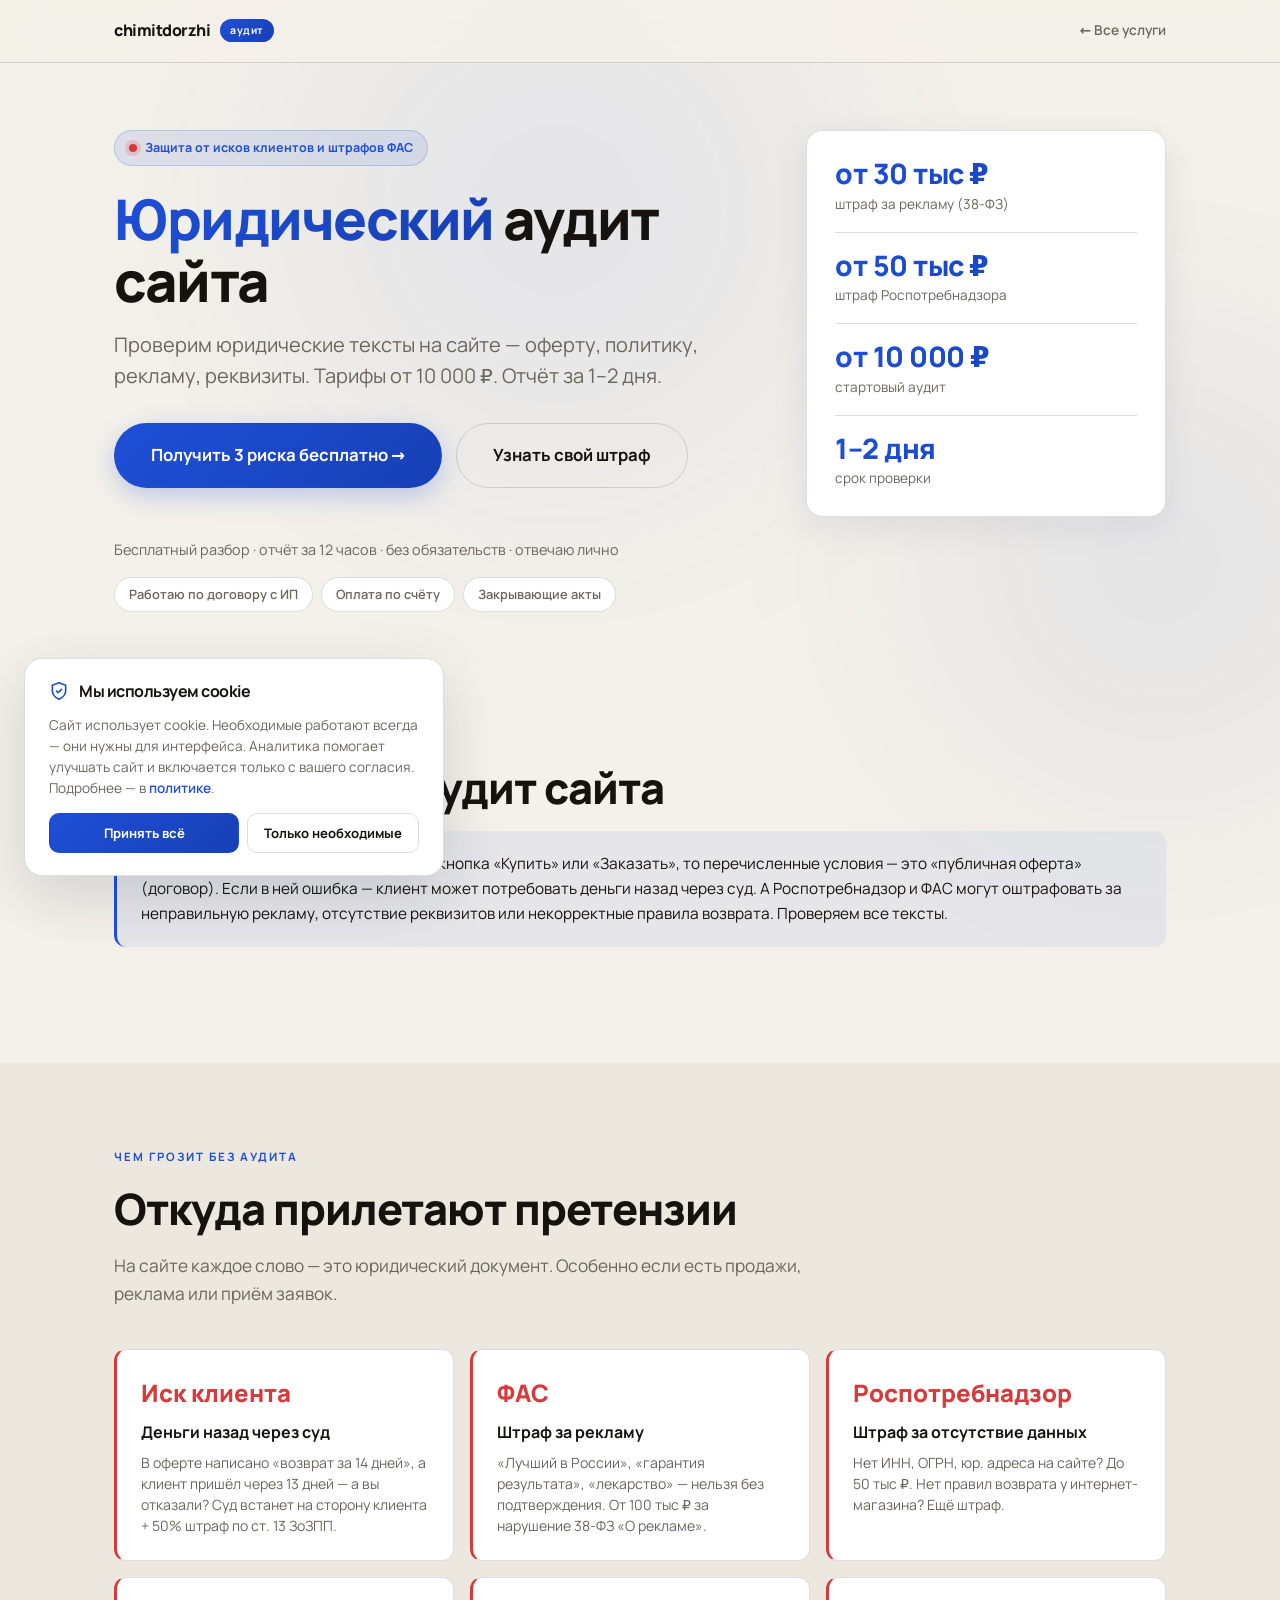
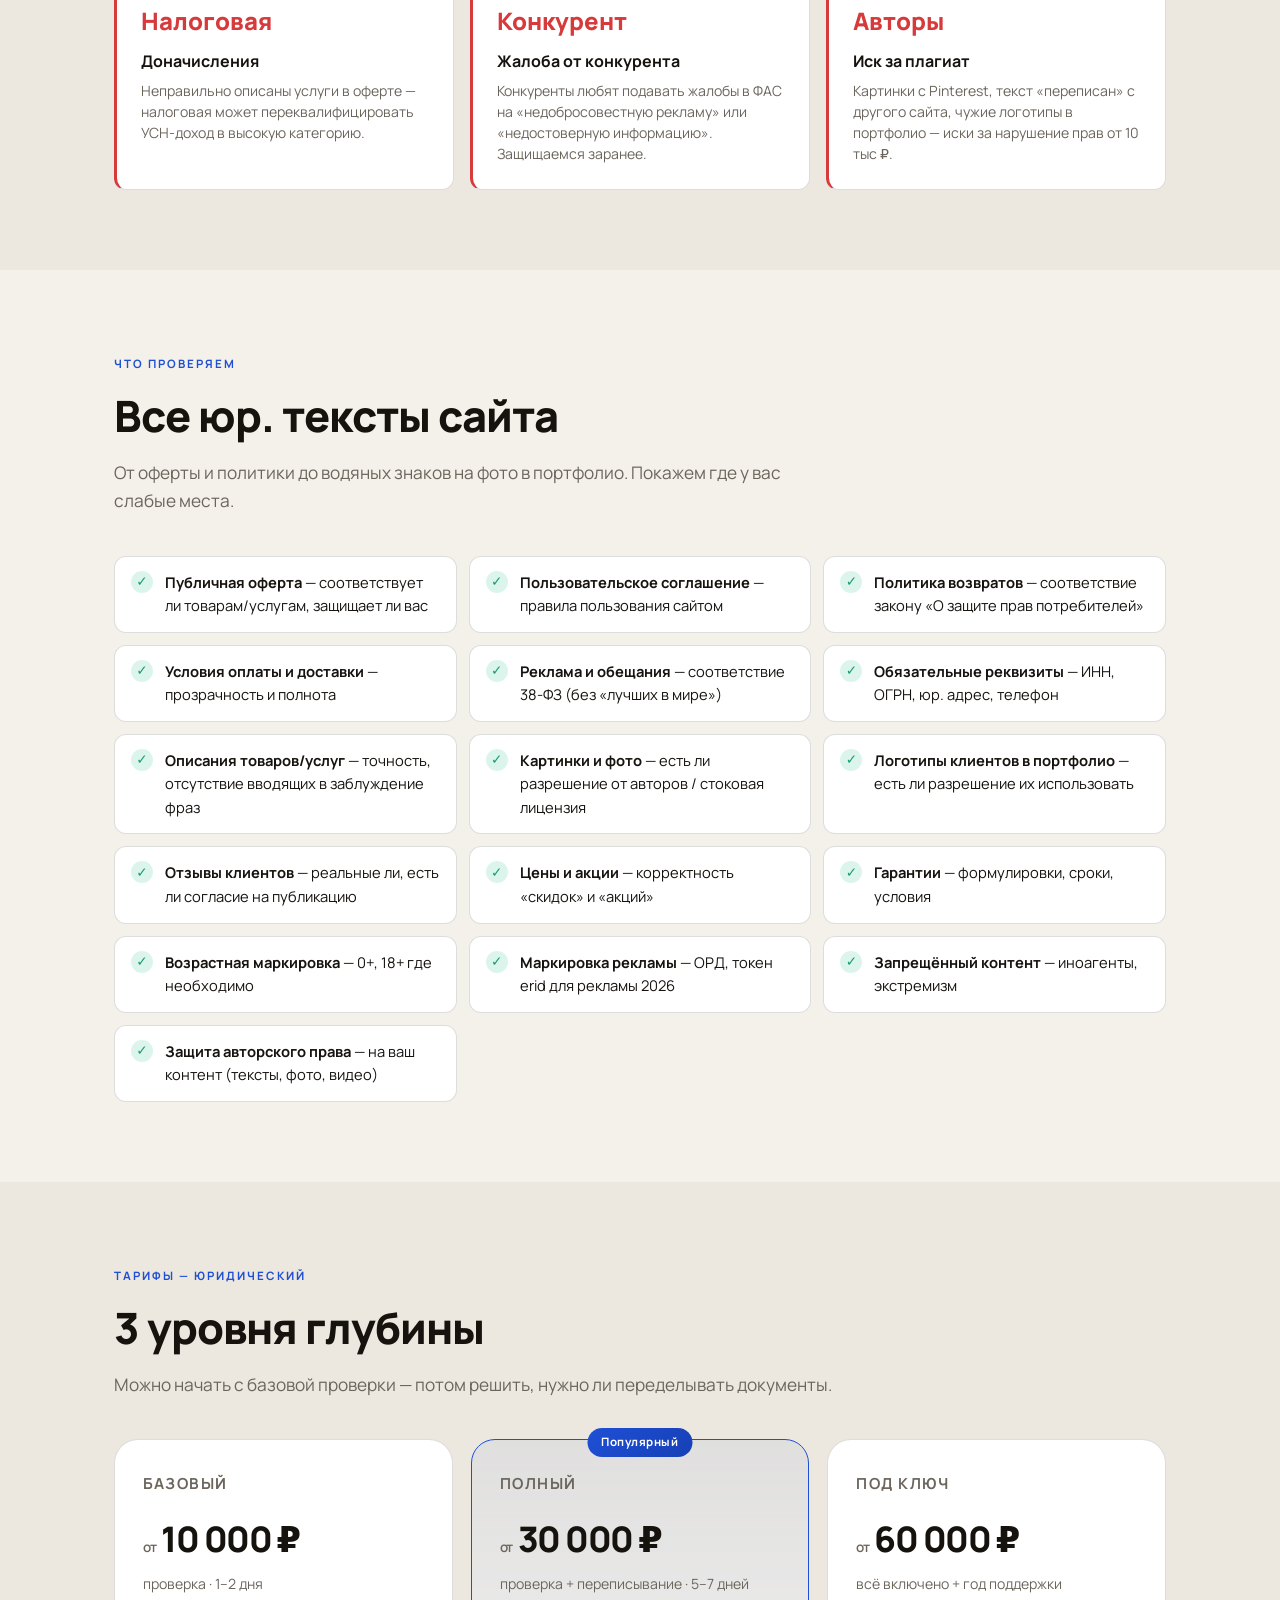
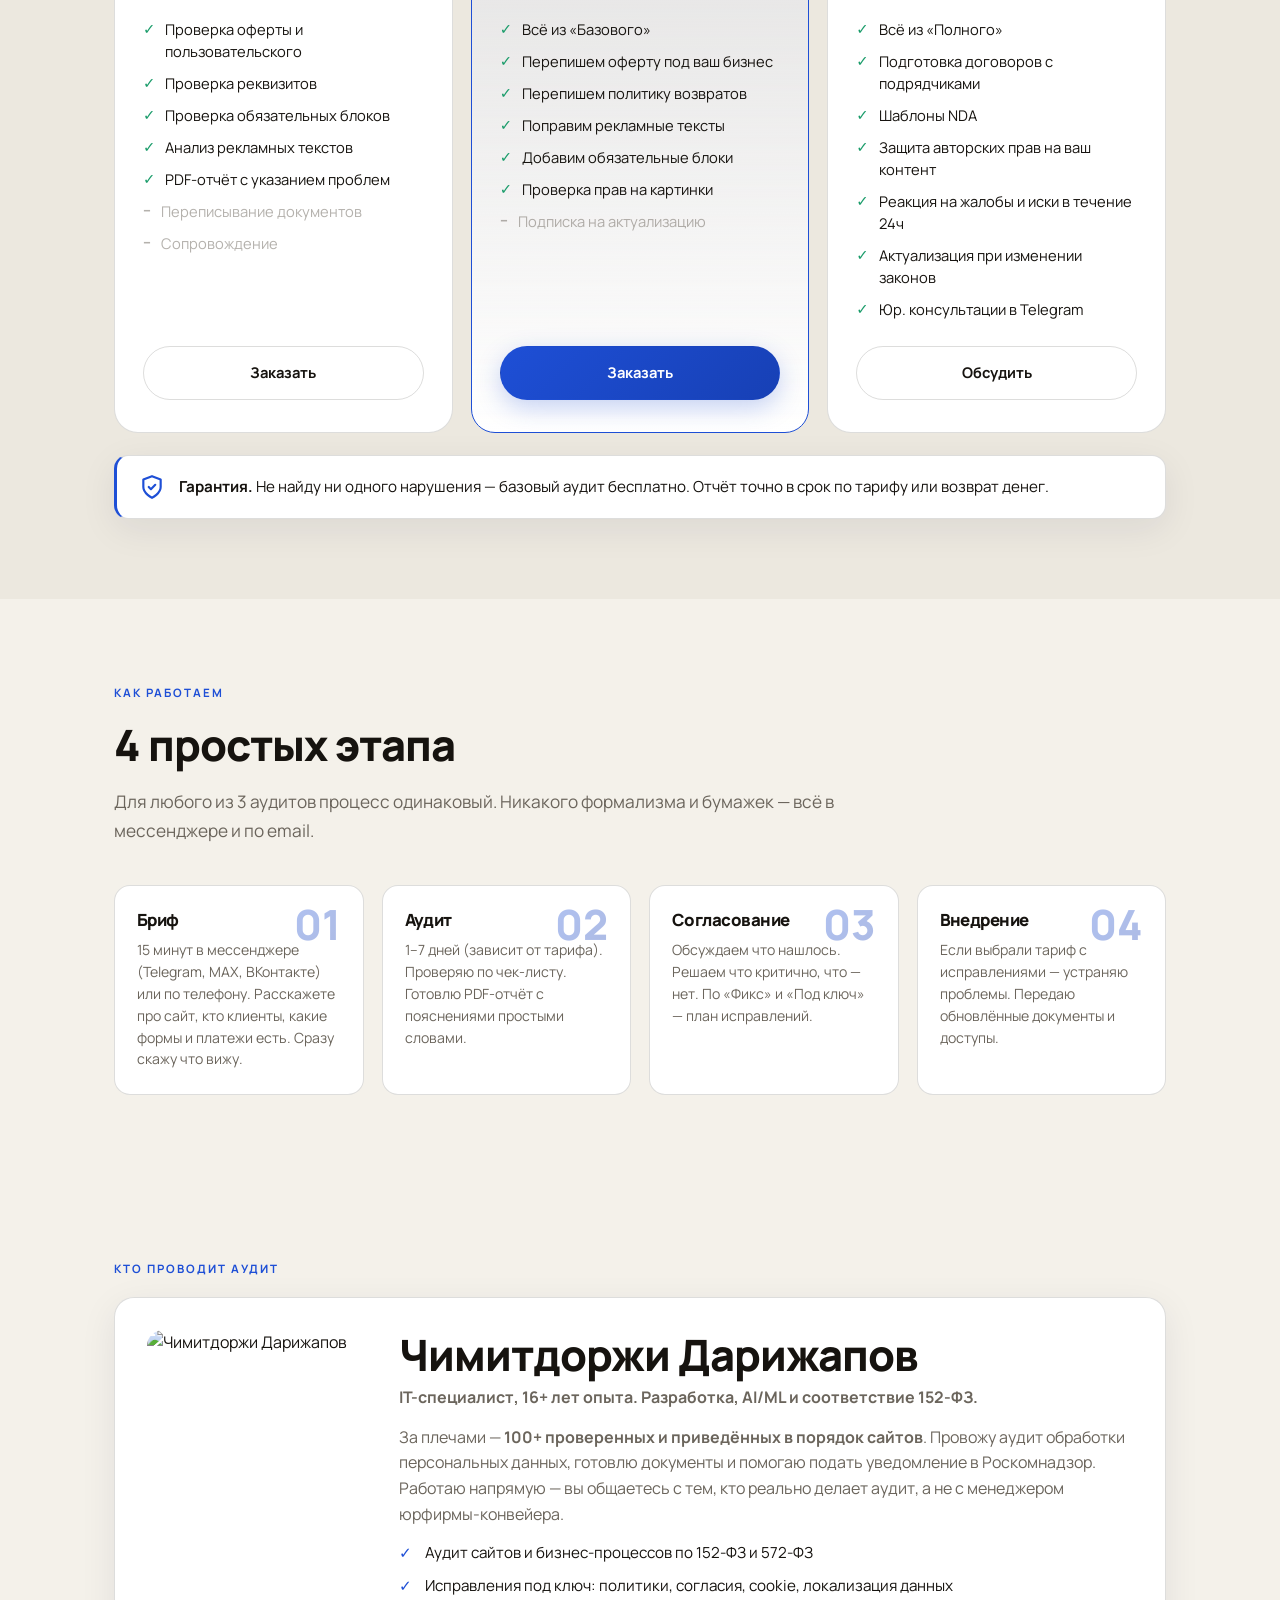
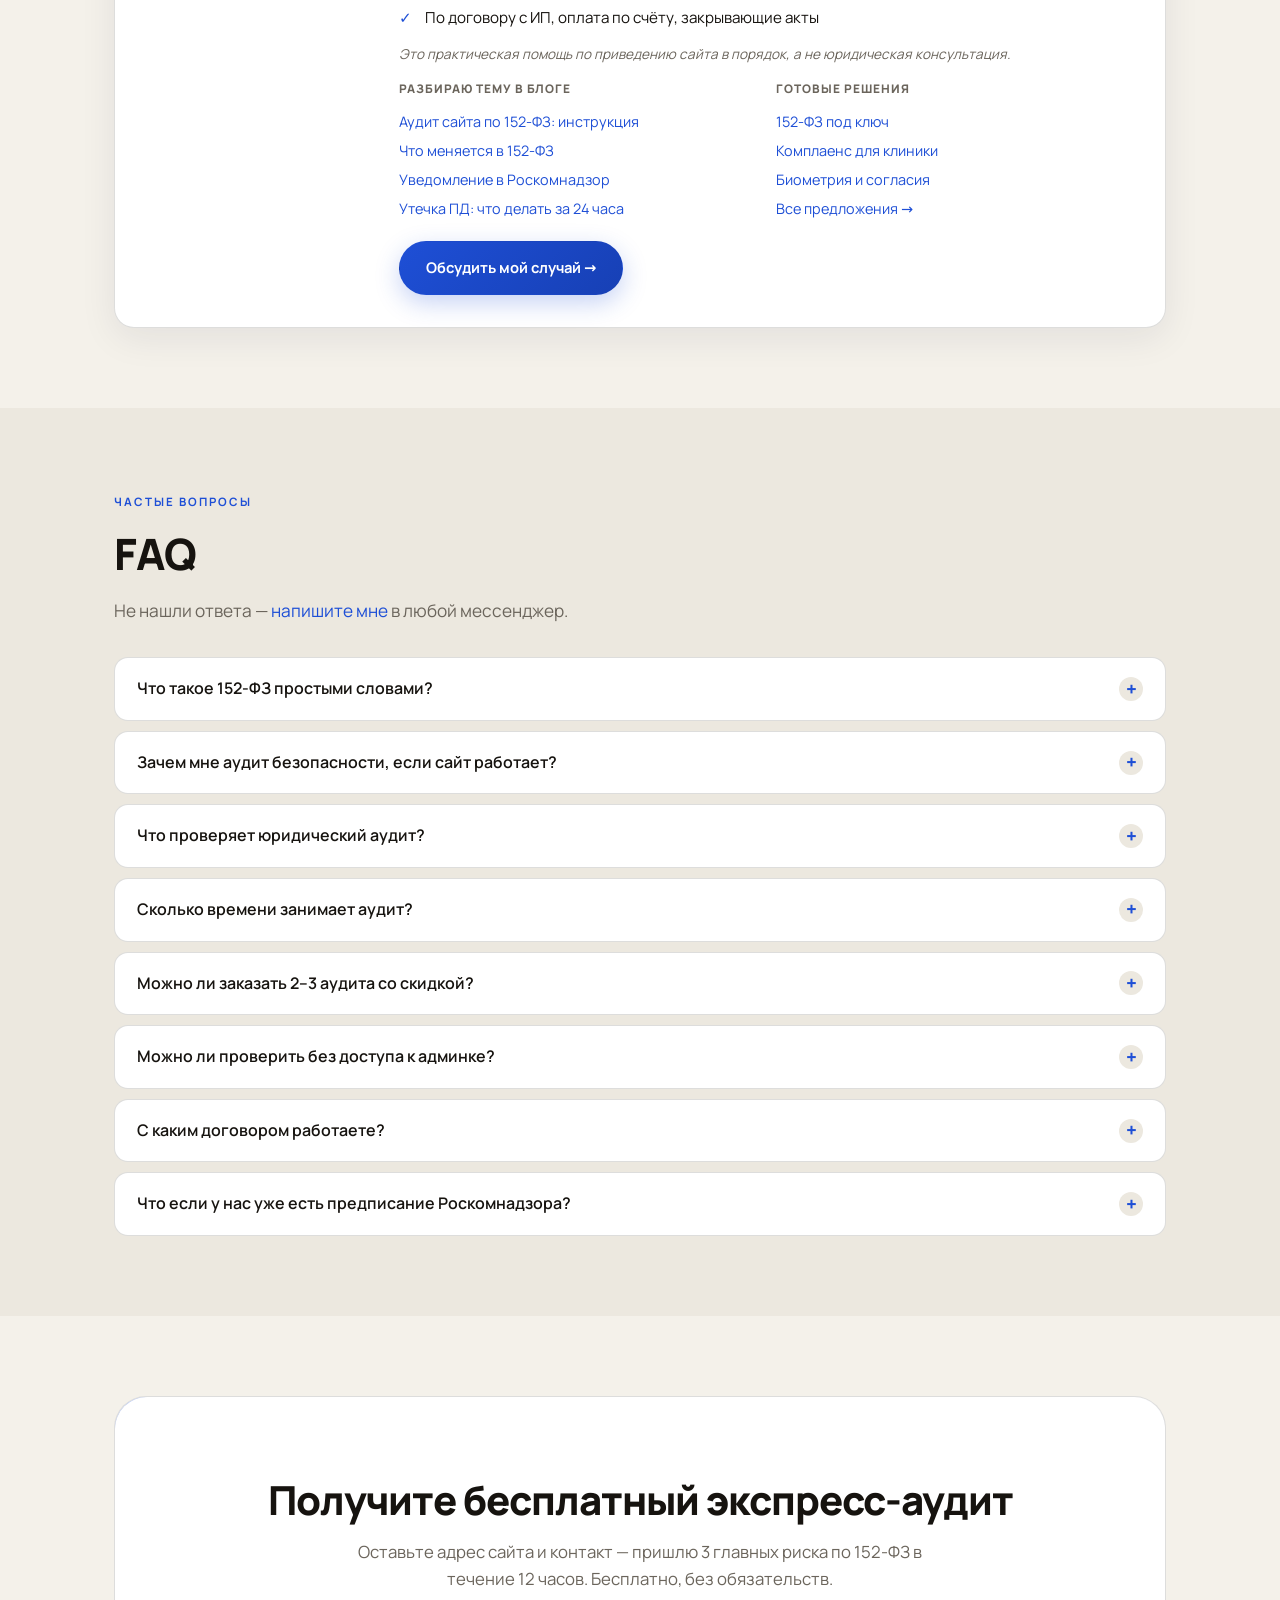
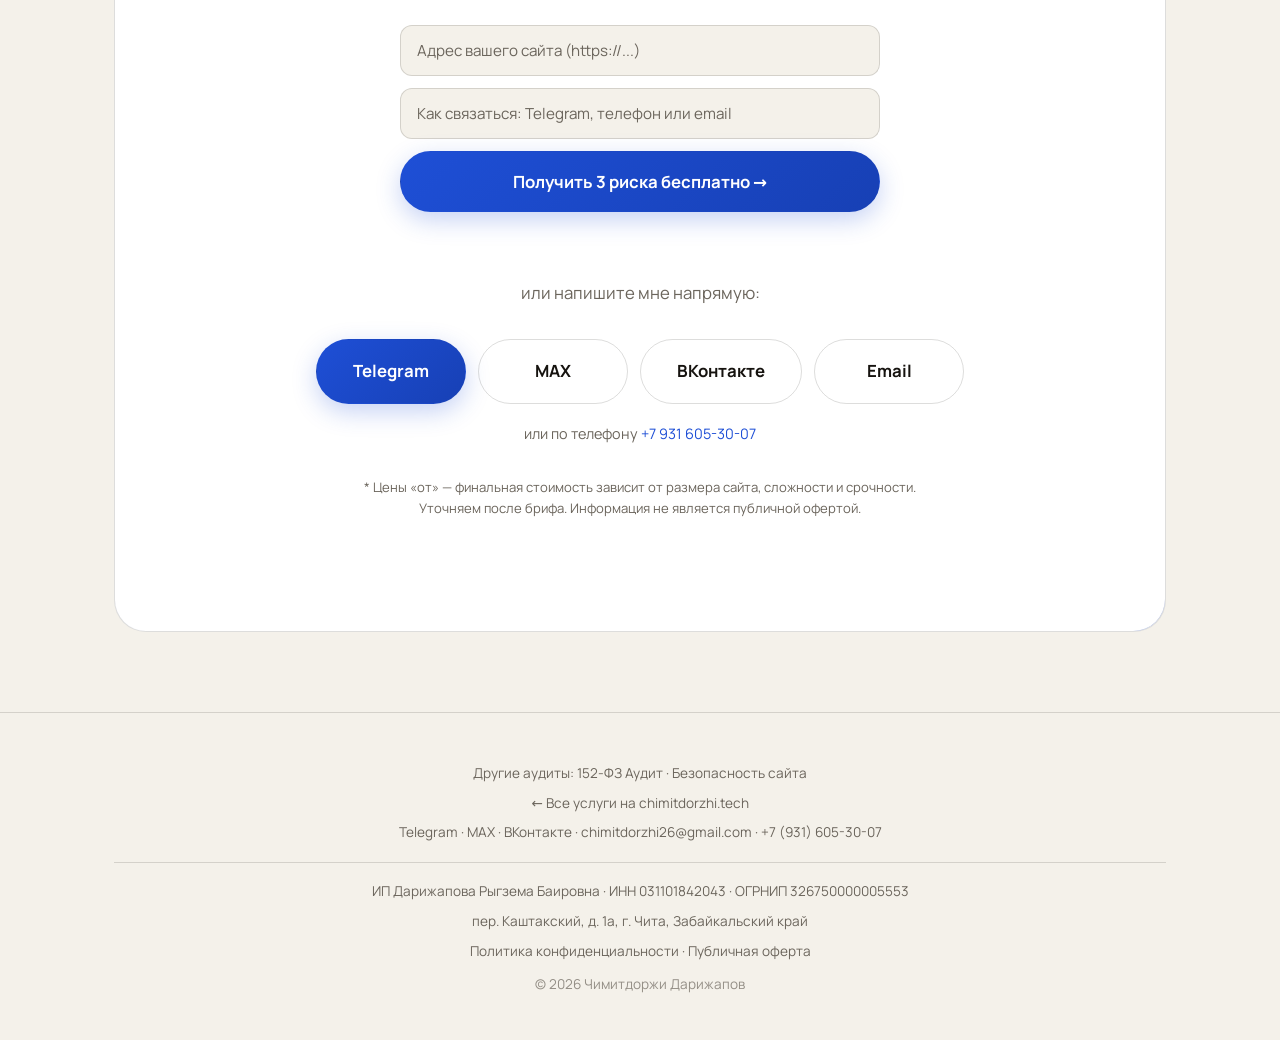
==== commit 008973c0: "feat(landing): блок эксперта — ссылки на статьи блога и готовые решения по 152-ФЗ (E-E-A-T + перелин" ====
--- a/legal/index.html
+++ b/legal/index.html
@@ -28,7 +28,7 @@
     <link rel="icon" href="/favicon.svg" type="image/svg+xml">
 
     <link rel="preload" href="/assets/fonts/manrope-cyrillic.woff2" as="font" type="font/woff2" crossorigin>
-    <link rel="stylesheet" href="/style.css?v=8">
+    <link rel="stylesheet" href="/style.css?v=10">
 
     <script type="application/ld+json">
     {
@@ -310,6 +310,22 @@
                         <li>По договору с ИП, оплата по счёту, закрывающие акты</li>
                     </ul>
                     <p class="expert-note">Это практическая помощь по приведению сайта в порядок, а не юридическая консультация.</p>
+                    <div class="expert-links">
+                        <div class="expert-links-col">
+                            <div class="expert-links-title">Разбираю тему в блоге</div>
+                            <a href="https://chimitdorzhi.tech/blog/audit-152-fz-2026/" target="_blank" rel="noopener">Аудит сайта по 152-ФЗ: инструкция</a>
+                            <a href="https://chimitdorzhi.tech/blog/152-fz-izmeneniya-2027/" target="_blank" rel="noopener">Что меняется в 152-ФЗ</a>
+                            <a href="https://chimitdorzhi.tech/blog/uvedomlenie-rkn-2026/" target="_blank" rel="noopener">Уведомление в Роскомнадзор</a>
+                            <a href="https://chimitdorzhi.tech/blog/utechki-pd-24-chasa-2026/" target="_blank" rel="noopener">Утечка ПД: что делать за 24 часа</a>
+                        </div>
+                        <div class="expert-links-col">
+                            <div class="expert-links-title">Готовые решения</div>
+                            <a href="https://chimitdorzhi.tech/predlozheniya/152-fz-pod-klyuch/" target="_blank" rel="noopener">152-ФЗ под ключ</a>
+                            <a href="https://chimitdorzhi.tech/predlozheniya/152fz-klinika/" target="_blank" rel="noopener">Комплаенс для клиники</a>
+                            <a href="https://chimitdorzhi.tech/predlozheniya/biometriya-152fz-soglasiya/" target="_blank" rel="noopener">Биометрия и согласия</a>
+                            <a href="https://chimitdorzhi.tech/predlozheniya/" target="_blank" rel="noopener">Все предложения →</a>
+                        </div>
+                    </div>
                     <a href="#contact" class="btn btn-accent">Обсудить мой случай →</a>
                 </div>
             </div>
--- a/style.css
+++ b/style.css
@@ -960,3 +960,10 @@
 .niche-card ul { list-style: none; padding: 0; margin: 0; display: flex; flex-direction: column; gap: 9px; }
 .niche-card li { position: relative; padding-left: 20px; font-size: 0.9rem; color: var(--text-secondary); line-height: 1.45; }
 .niche-card li::before { content: '—'; position: absolute; left: 0; color: var(--accent); font-weight: 700; }
+
+/* Ссылки на статьи/предложения в блоке эксперта */
+.expert-links { display: grid; grid-template-columns: 1fr 1fr; gap: 20px; margin: 6px 0 18px; }
+.expert-links-title { font-size: 0.74rem; font-weight: 800; text-transform: uppercase; letter-spacing: 1px; color: var(--text-secondary); margin-bottom: 8px; }
+.expert-links-col a { display: block; font-size: 0.9rem; padding: 3px 0; color: var(--accent); }
+.expert-links-col a:hover { color: var(--accent-hover); text-decoration: underline; }
+@media (max-width: 700px) { .expert-links { grid-template-columns: 1fr; gap: 14px; } }
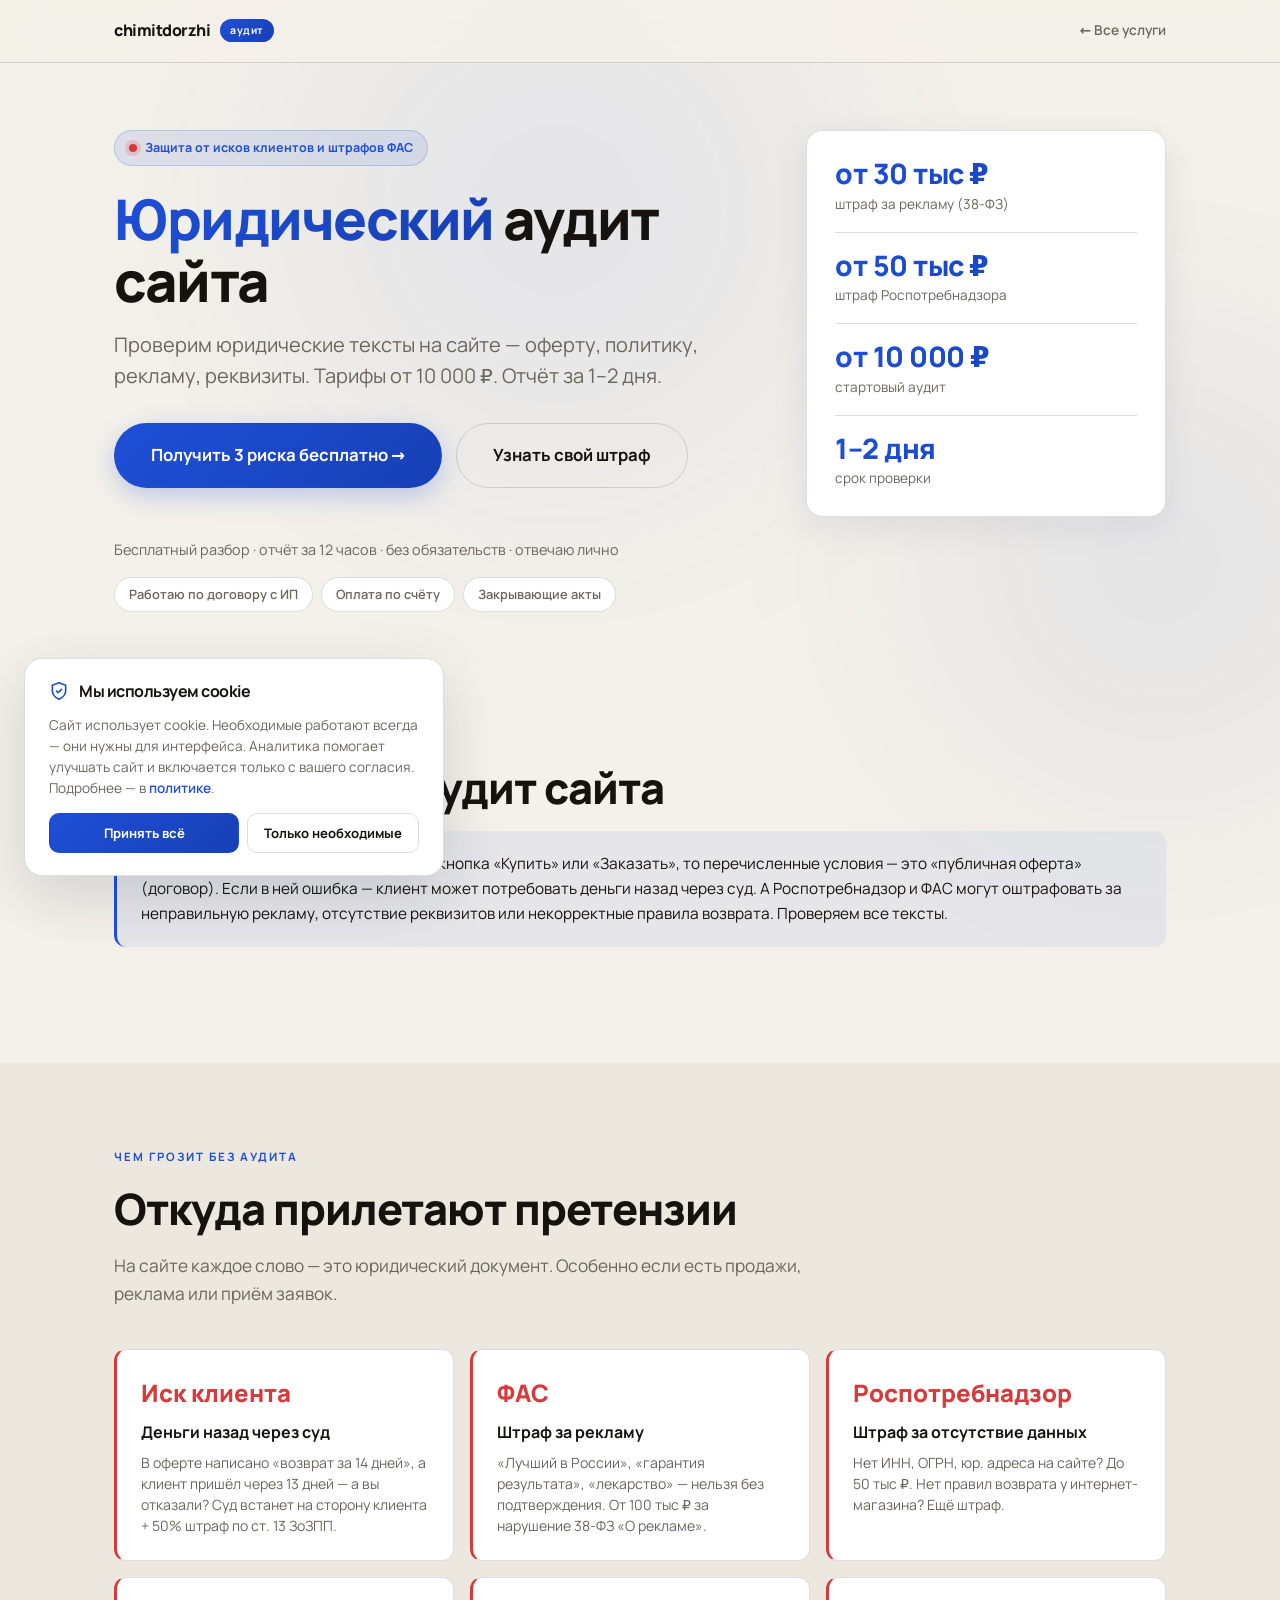
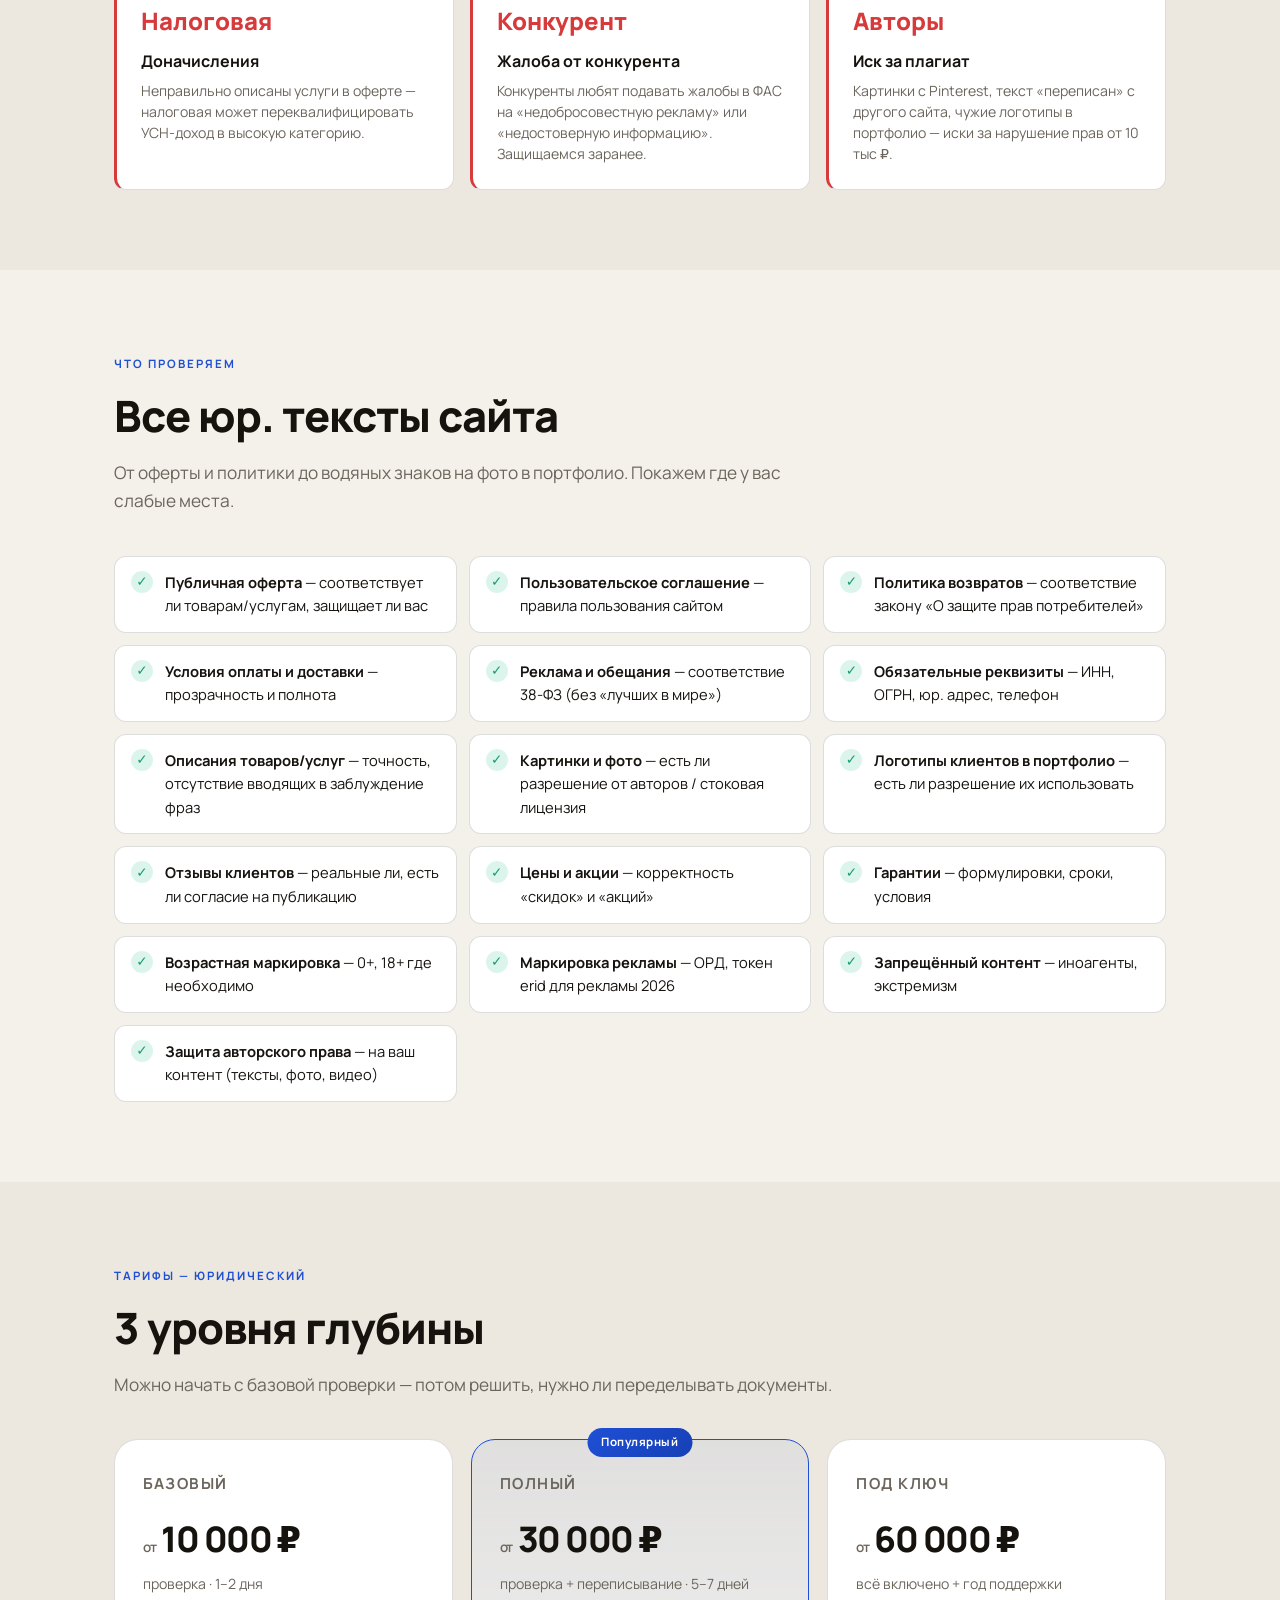
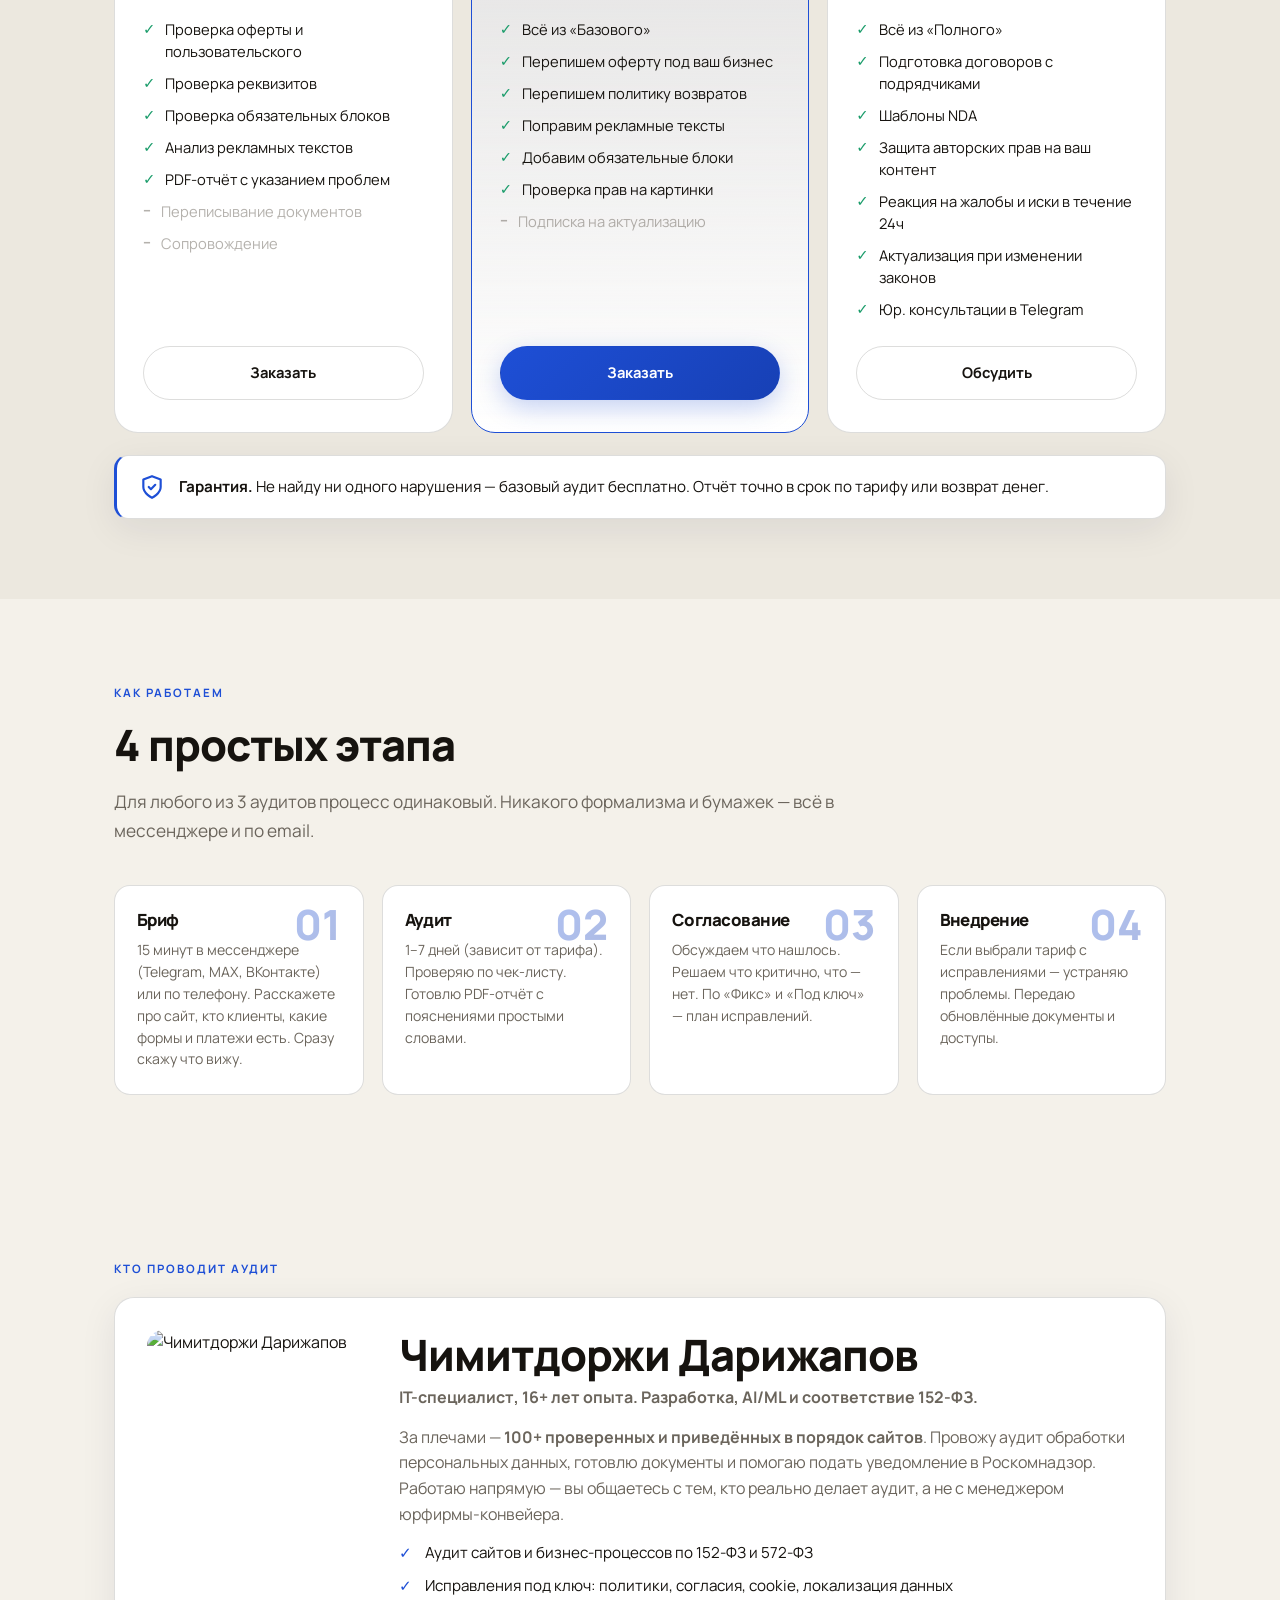
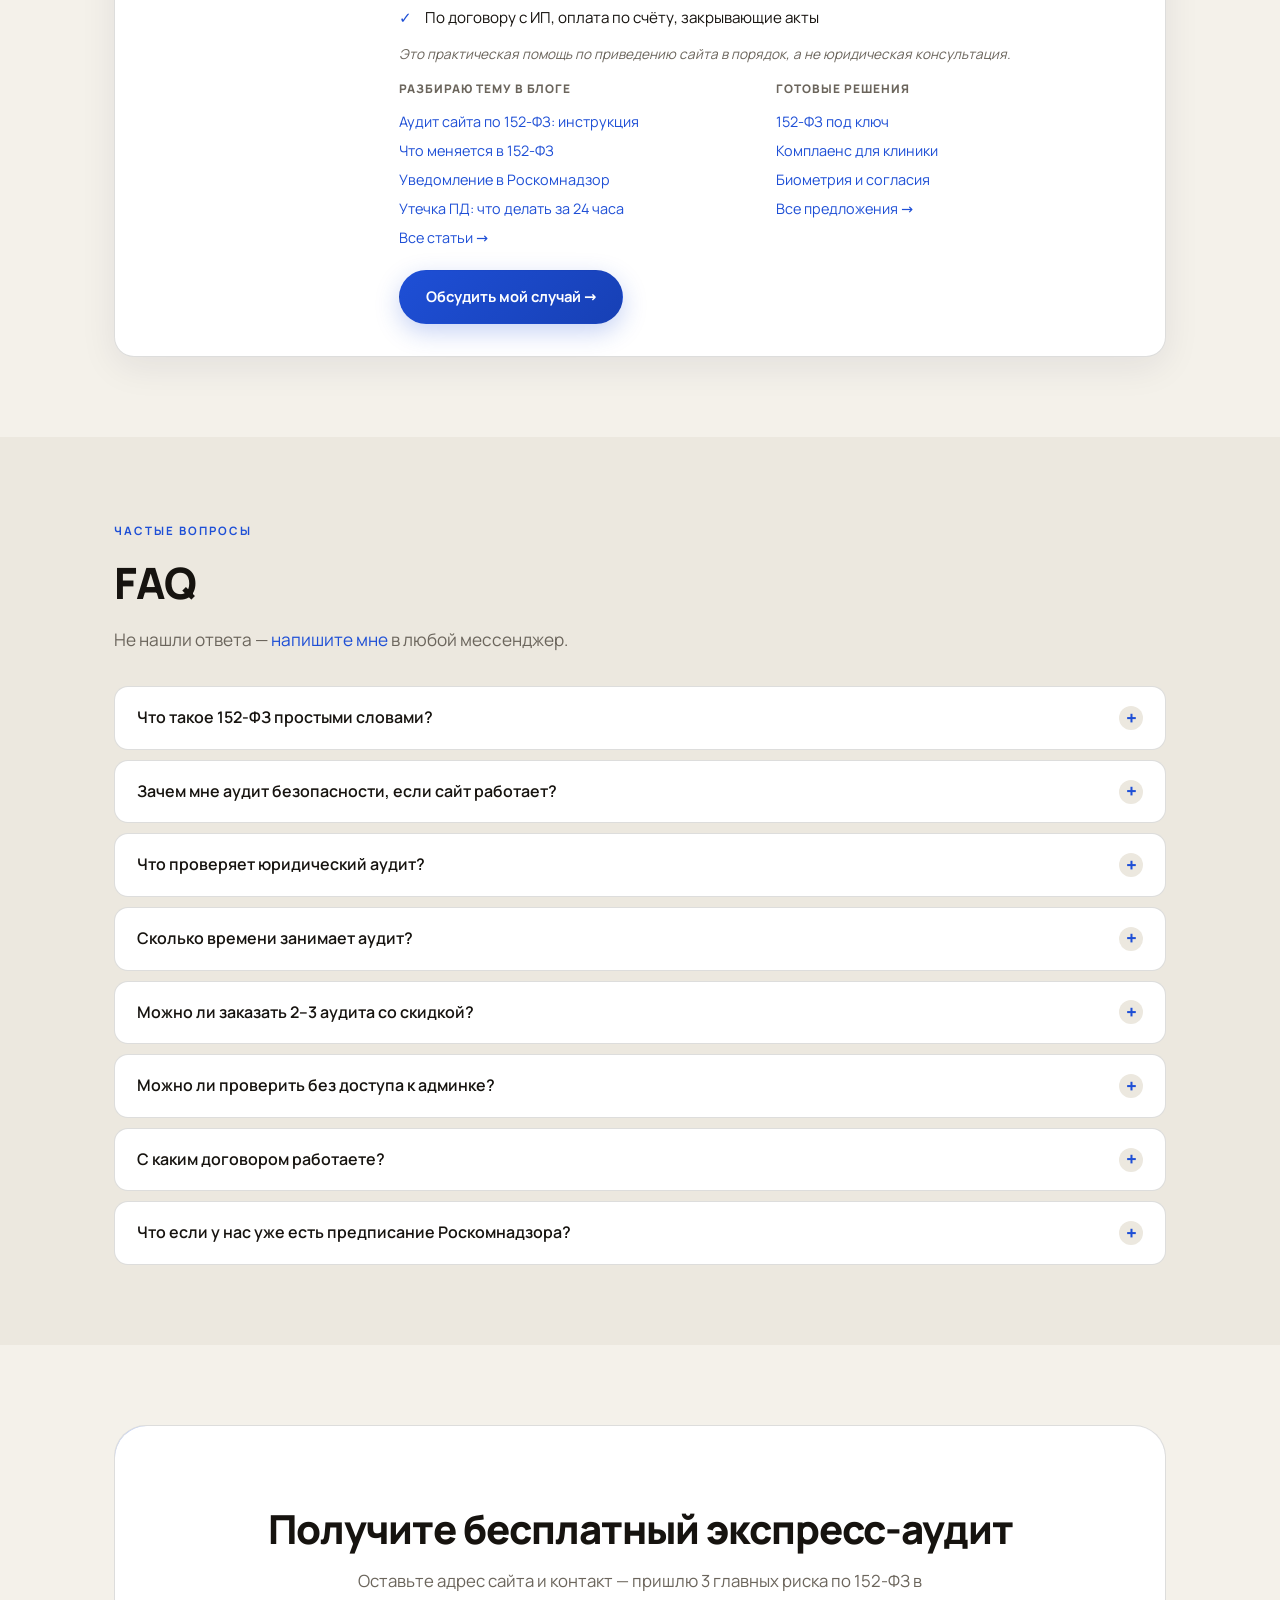
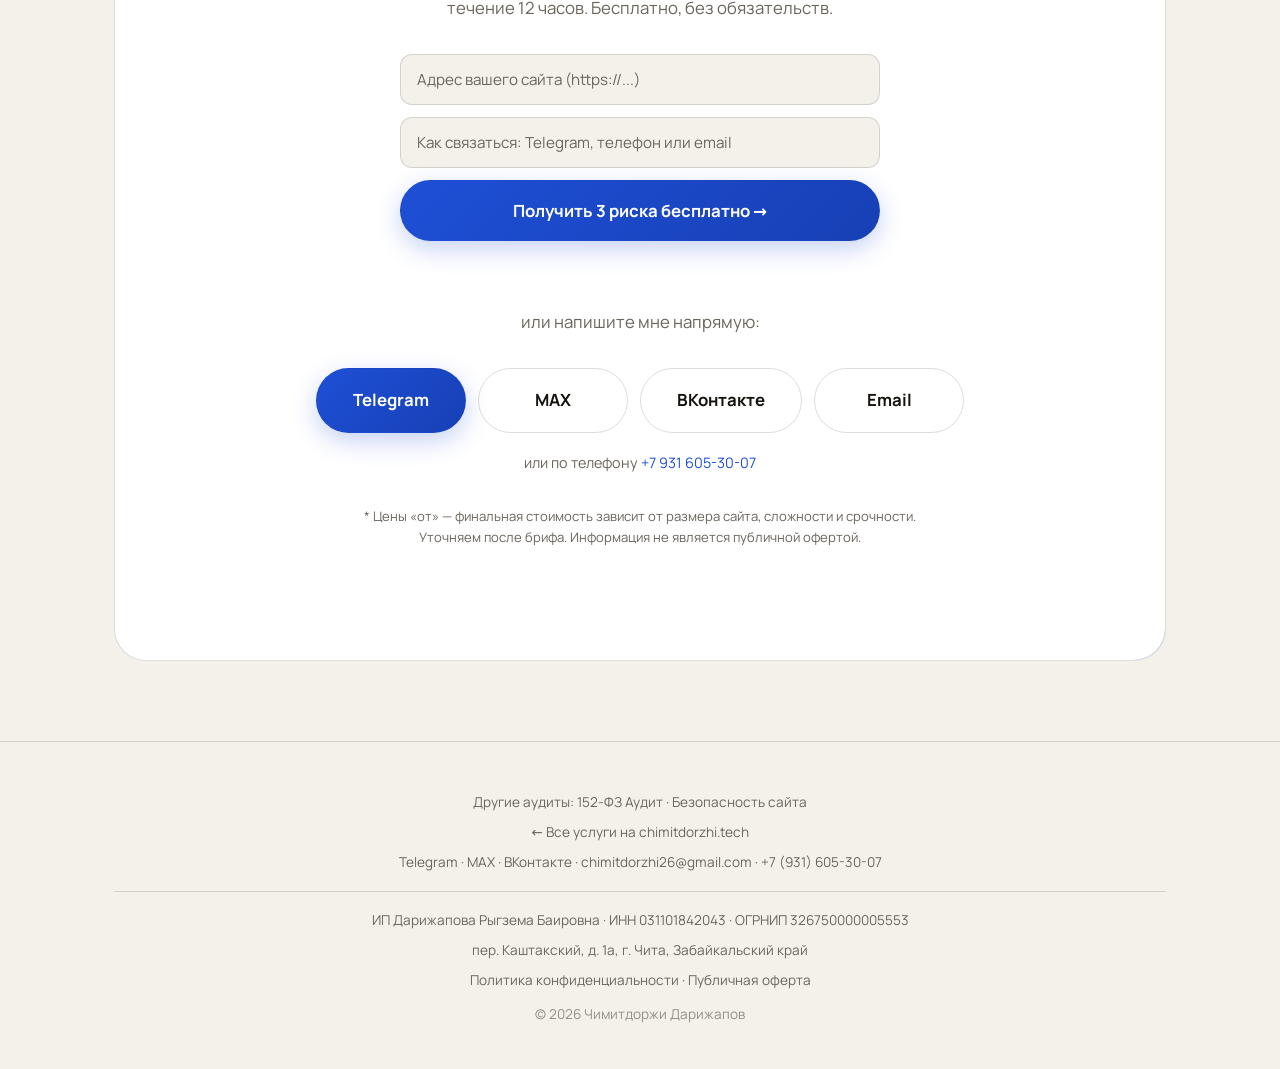
==== commit 943cccde: "feat(landing): ссылка «Все статьи» на блог в блоке эксперта, cache v11" ====
--- a/legal/index.html
+++ b/legal/index.html
@@ -28,7 +28,7 @@
     <link rel="icon" href="/favicon.svg" type="image/svg+xml">
 
     <link rel="preload" href="/assets/fonts/manrope-cyrillic.woff2" as="font" type="font/woff2" crossorigin>
-    <link rel="stylesheet" href="/style.css?v=10">
+    <link rel="stylesheet" href="/style.css?v=11">
 
     <script type="application/ld+json">
     {
@@ -317,6 +317,7 @@
                             <a href="https://chimitdorzhi.tech/blog/152-fz-izmeneniya-2027/" target="_blank" rel="noopener">Что меняется в 152-ФЗ</a>
                             <a href="https://chimitdorzhi.tech/blog/uvedomlenie-rkn-2026/" target="_blank" rel="noopener">Уведомление в Роскомнадзор</a>
                             <a href="https://chimitdorzhi.tech/blog/utechki-pd-24-chasa-2026/" target="_blank" rel="noopener">Утечка ПД: что делать за 24 часа</a>
+                            <a href="https://chimitdorzhi.tech/blog/" target="_blank" rel="noopener">Все статьи →</a>
                         </div>
                         <div class="expert-links-col">
                             <div class="expert-links-title">Готовые решения</div>
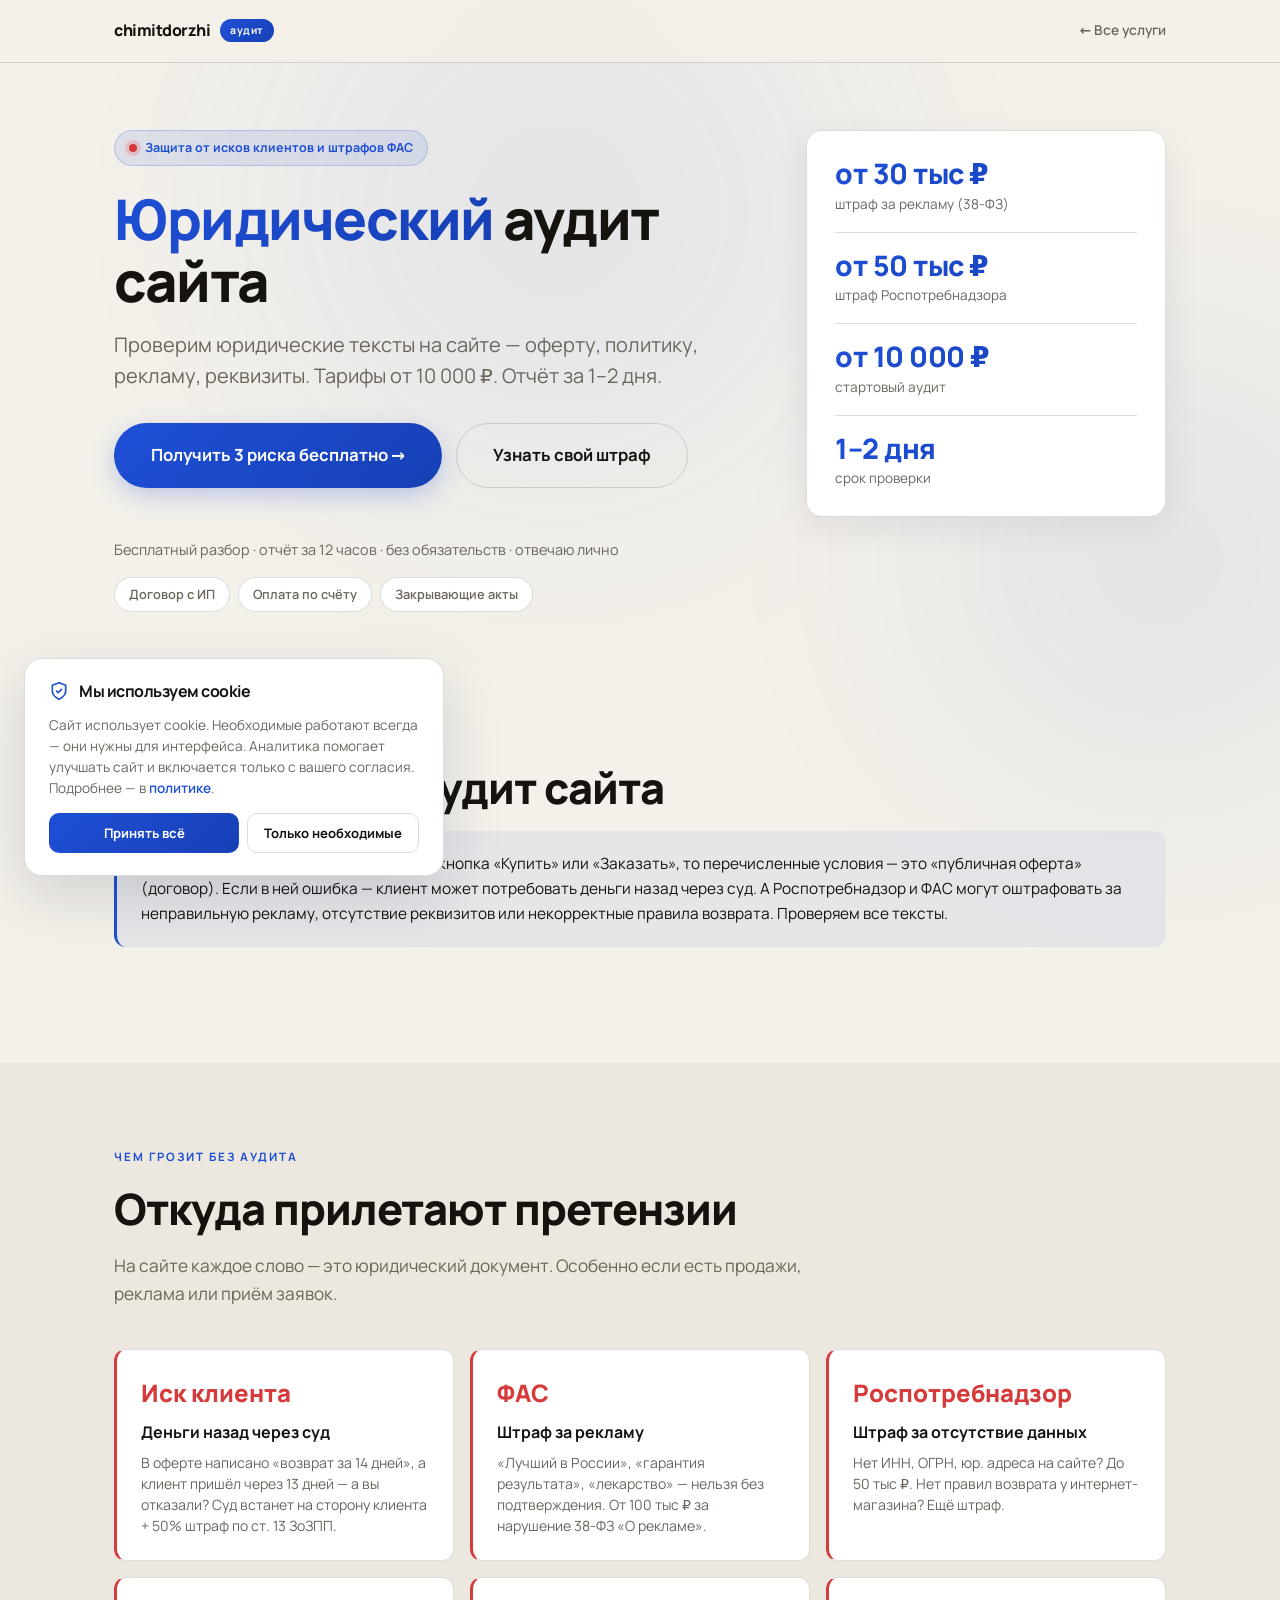
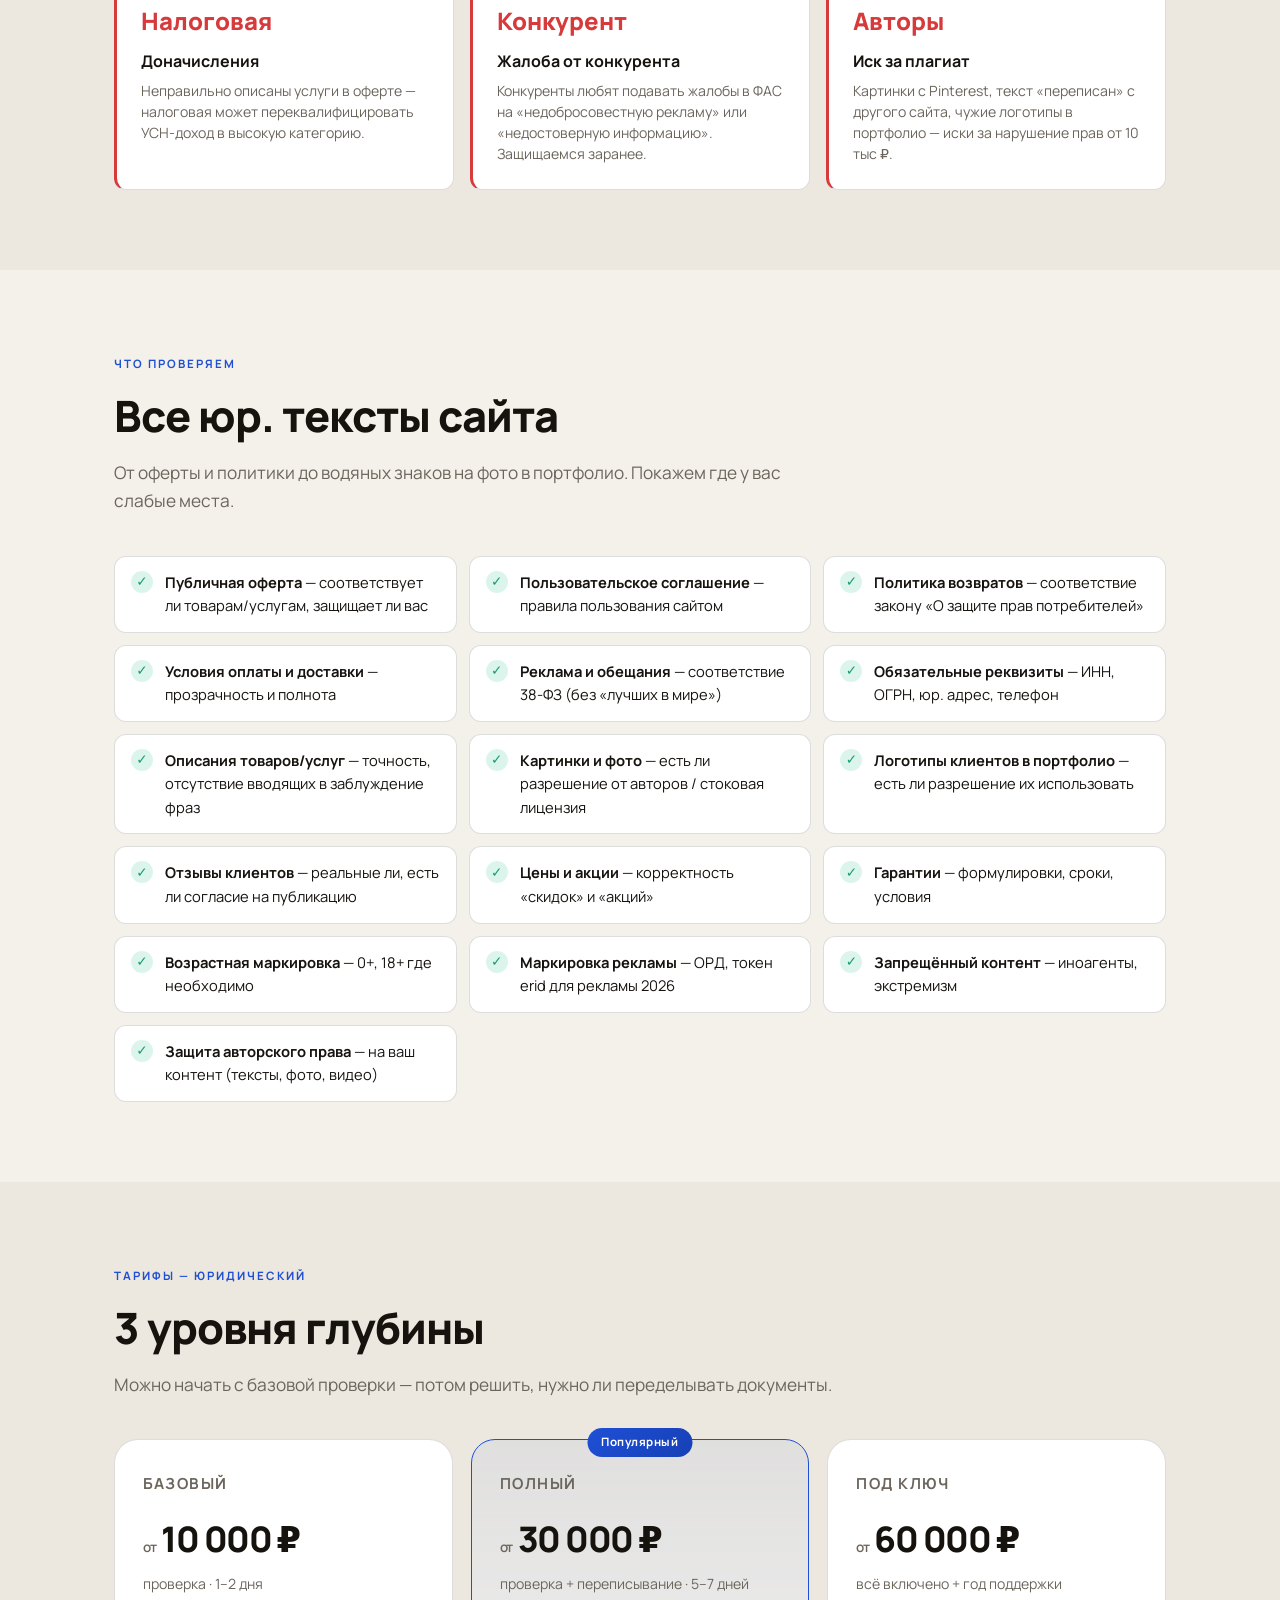
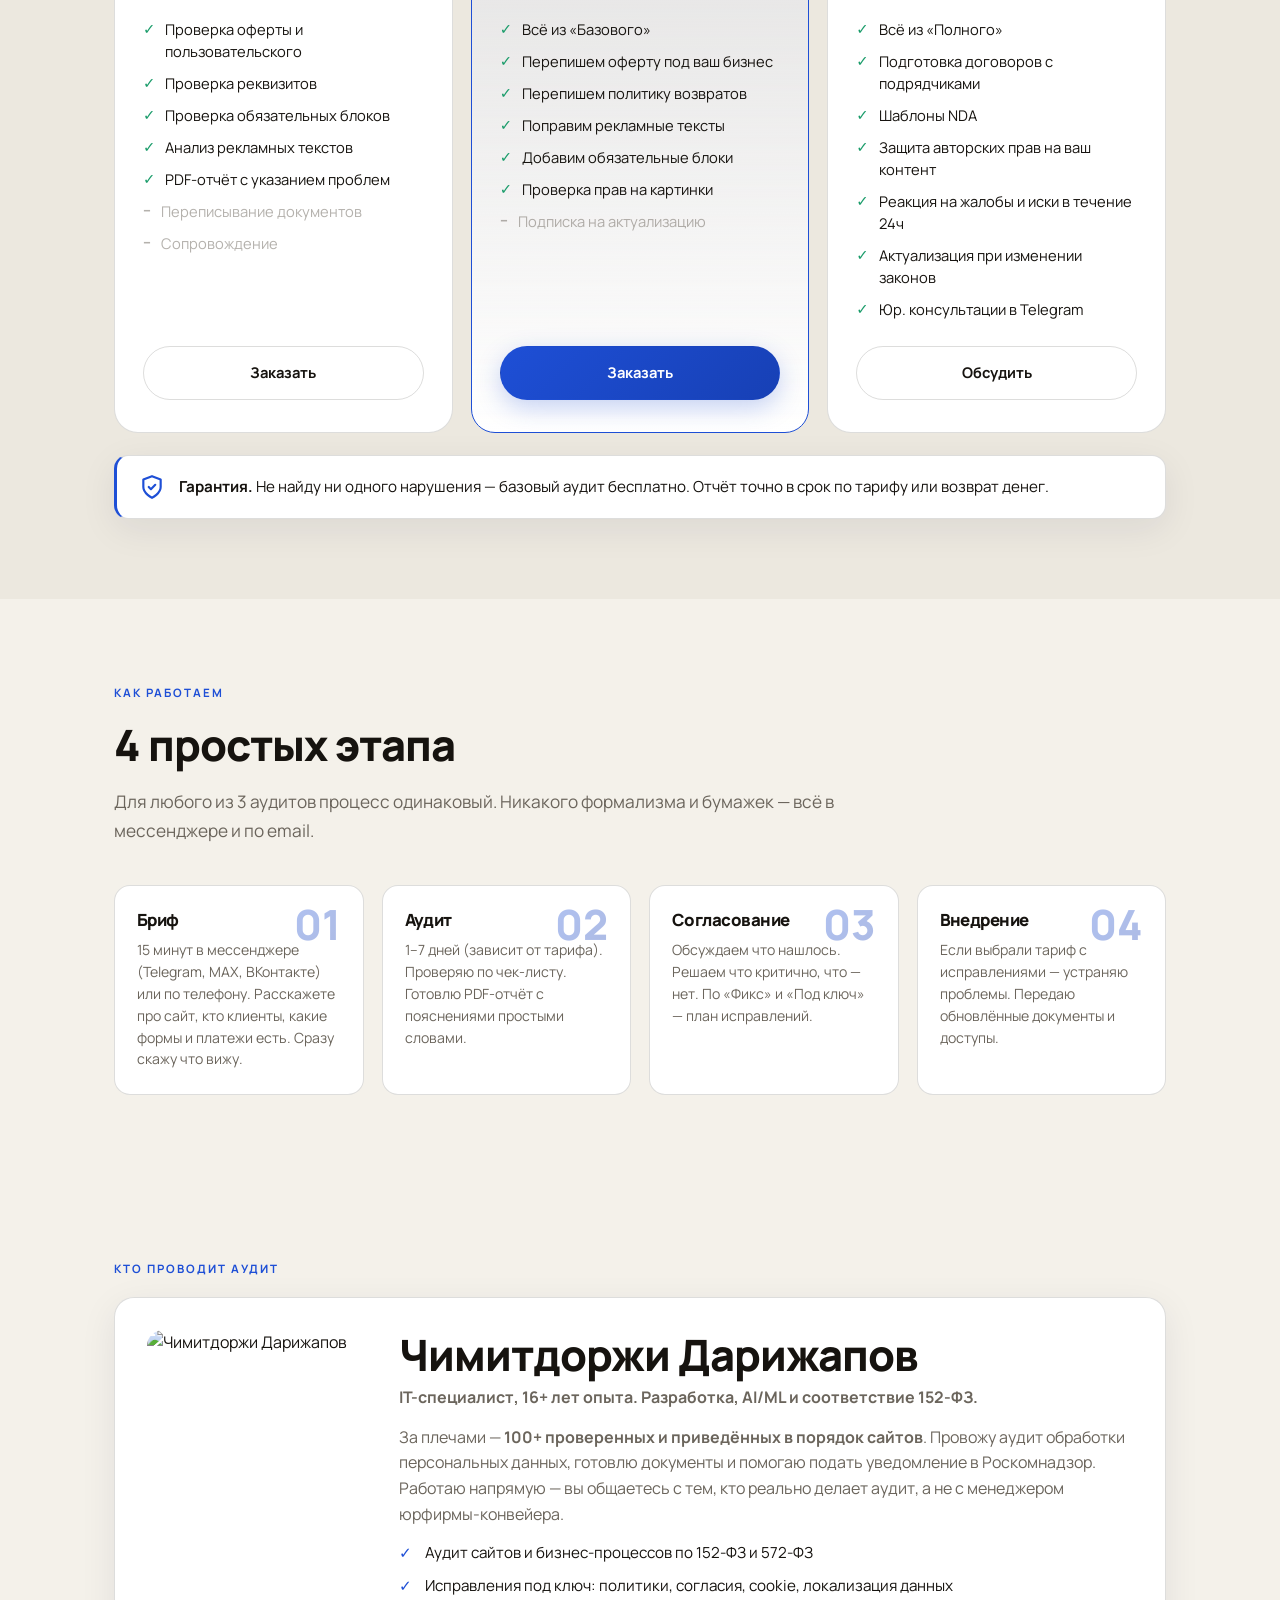
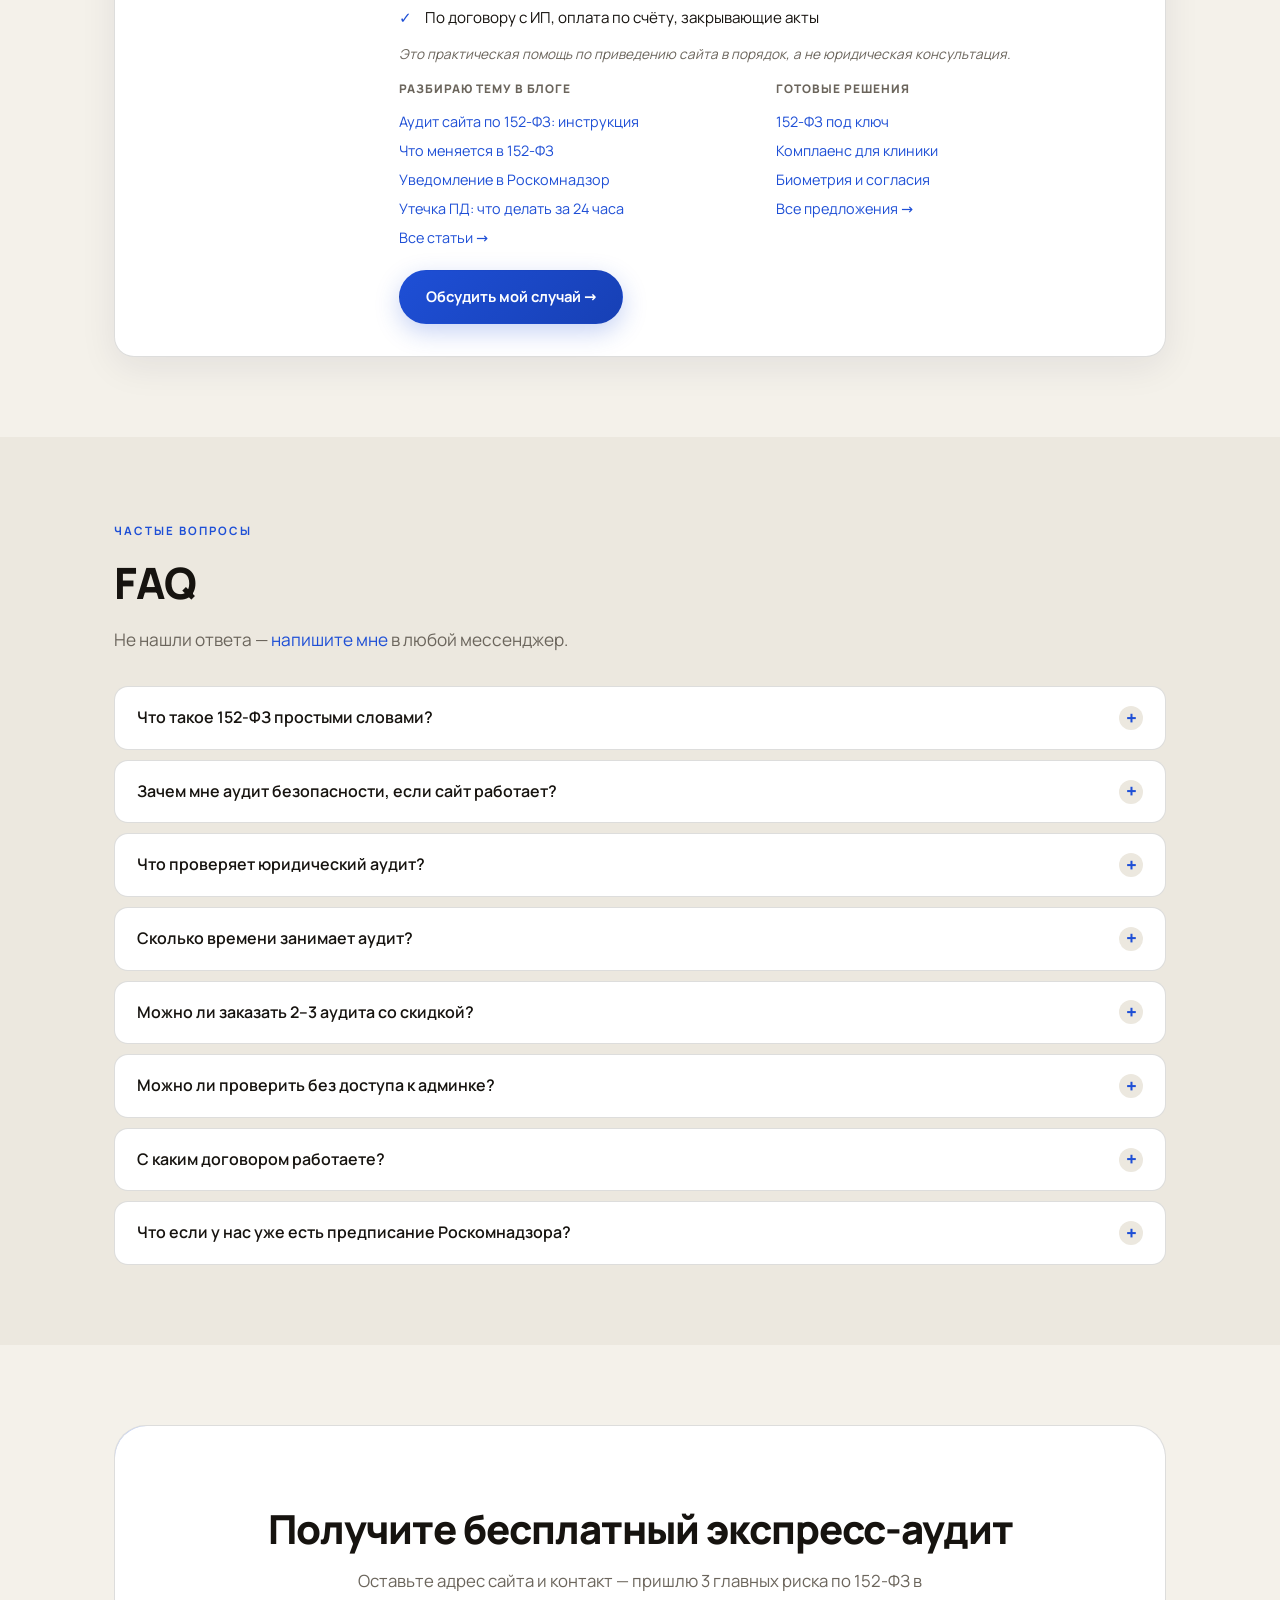
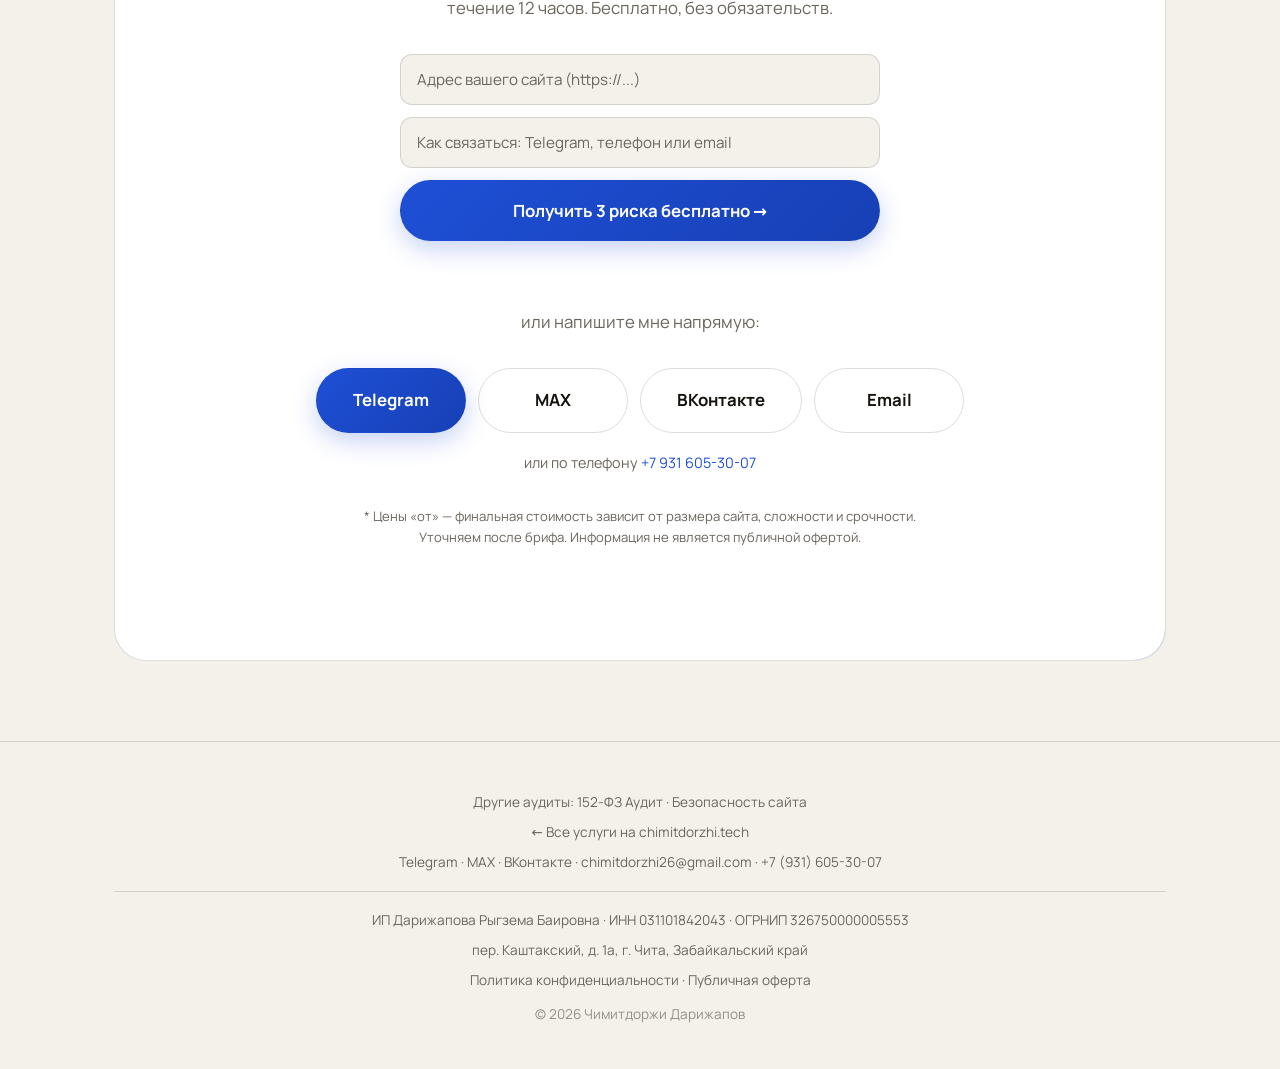
==== commit bd7a4a0b: "fix(landing): больше воздуха над карточкой цифр на мобильном + короче бейдж «Договор с ИП», cache v1" ====
--- a/legal/index.html
+++ b/legal/index.html
@@ -28,7 +28,7 @@
     <link rel="icon" href="/favicon.svg" type="image/svg+xml">
 
     <link rel="preload" href="/assets/fonts/manrope-cyrillic.woff2" as="font" type="font/woff2" crossorigin>
-    <link rel="stylesheet" href="/style.css?v=11">
+    <link rel="stylesheet" href="/style.css?v=14">
 
     <script type="application/ld+json">
     {
@@ -101,7 +101,7 @@
                 </div>
                 <p class="hero-microtrust">Бесплатный разбор · отчёт за 12 часов · без обязательств · отвечаю лично</p>
                 <div class="trust-badges">
-                    <span class="trust-badge">Работаю по договору с ИП</span>
+                    <span class="trust-badge">Договор с ИП</span>
                     <span class="trust-badge">Оплата по счёту</span>
                     <span class="trust-badge">Закрывающие акты</span>
                 </div>
--- a/style.css
+++ b/style.css
@@ -287,8 +287,9 @@
 @media (max-width: 900px) {
     .hero-grid {
         grid-template-columns: 1fr;
-        gap: 32px;
+        gap: 44px;
     }
+    .trust-badges { margin-bottom: 4px; }
     .hero-stats-card {
         position: static;
         display: grid;
@@ -913,7 +914,13 @@
 .expert-points li { position: relative; padding-left: 26px; color: var(--text); font-size: 0.95rem; }
 .expert-points li::before { content: '✓'; position: absolute; left: 0; color: var(--accent); font-weight: 800; }
 .expert-note { font-size: 0.85rem; font-style: italic; }
-@media (max-width: 700px) { .expert { grid-template-columns: 1fr; padding: 24px; } .expert-photo { width: 150px; height: 190px; } }
+@media (max-width: 700px) {
+  .expert { grid-template-columns: 1fr; padding: 24px; text-align: center; }
+  .expert-photo { width: 180px; height: 230px; margin: 0 auto; }
+  .expert-body > p, .expert-note { text-align: left; }
+  .expert-points { text-align: left; max-width: 360px; margin: 0 auto 14px; }
+  .expert-links { text-align: left; }
+}
 
 /* Калькулятор риска штрафа */
 .calc { max-width: 720px; margin: 0 auto; display: flex; flex-direction: column; gap: 16px; }
@@ -967,3 +974,10 @@
 .expert-links-col a { display: block; font-size: 0.9rem; padding: 3px 0; color: var(--accent); }
 .expert-links-col a:hover { color: var(--accent-hover); text-decoration: underline; }
 @media (max-width: 700px) { .expert-links { grid-template-columns: 1fr; gap: 14px; } }
+
+/* Сворачивание ниш (показать ещё) */
+.niche-extra { display: none; }
+.niche-grid.expanded .niche-extra { display: block; }
+.niche-more-wrap { text-align: center; margin-top: 20px; }
+.niche-more { padding: 12px 28px; border-radius: 100px; border: 1px solid var(--border); background: var(--bg-card); color: var(--accent); font-family: inherit; font-size: 0.95rem; font-weight: 700; cursor: pointer; transition: all 0.2s; }
+.niche-more:hover { border-color: var(--accent); background: var(--bg-card-hover); }
